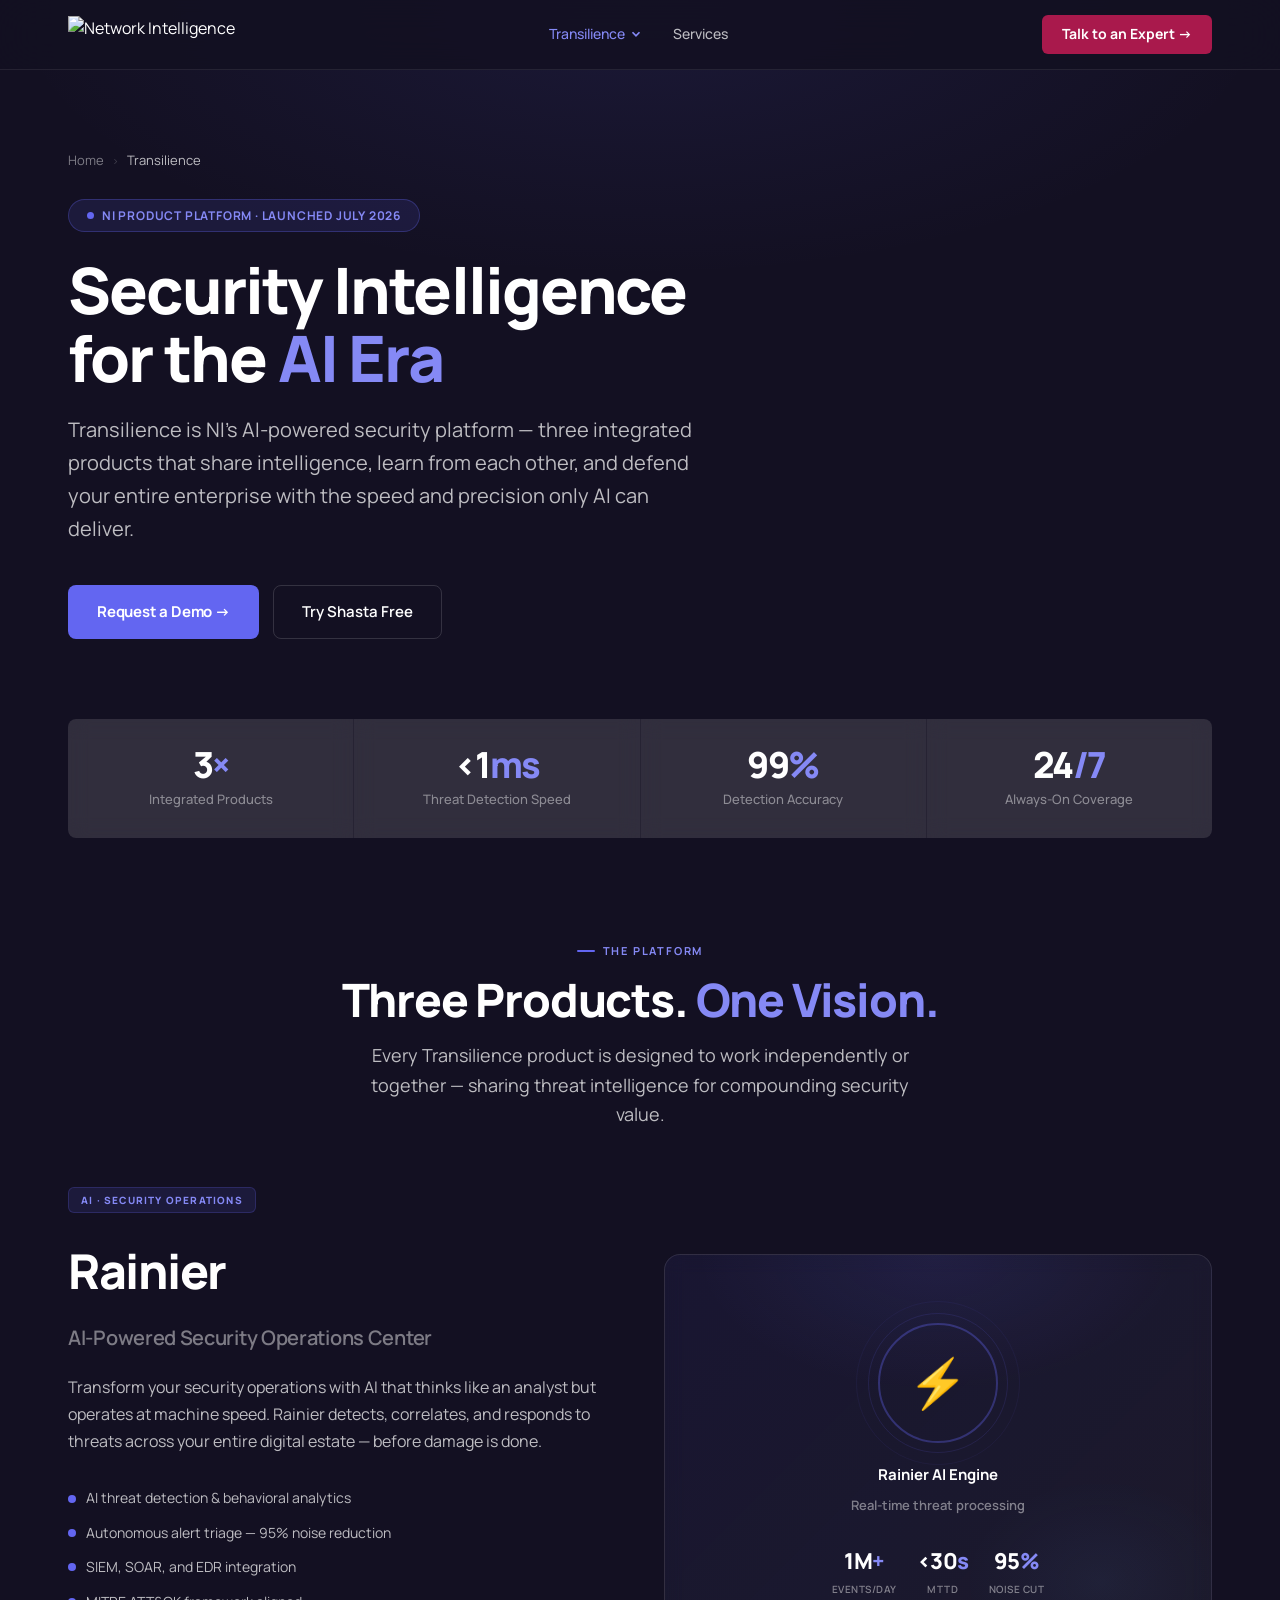
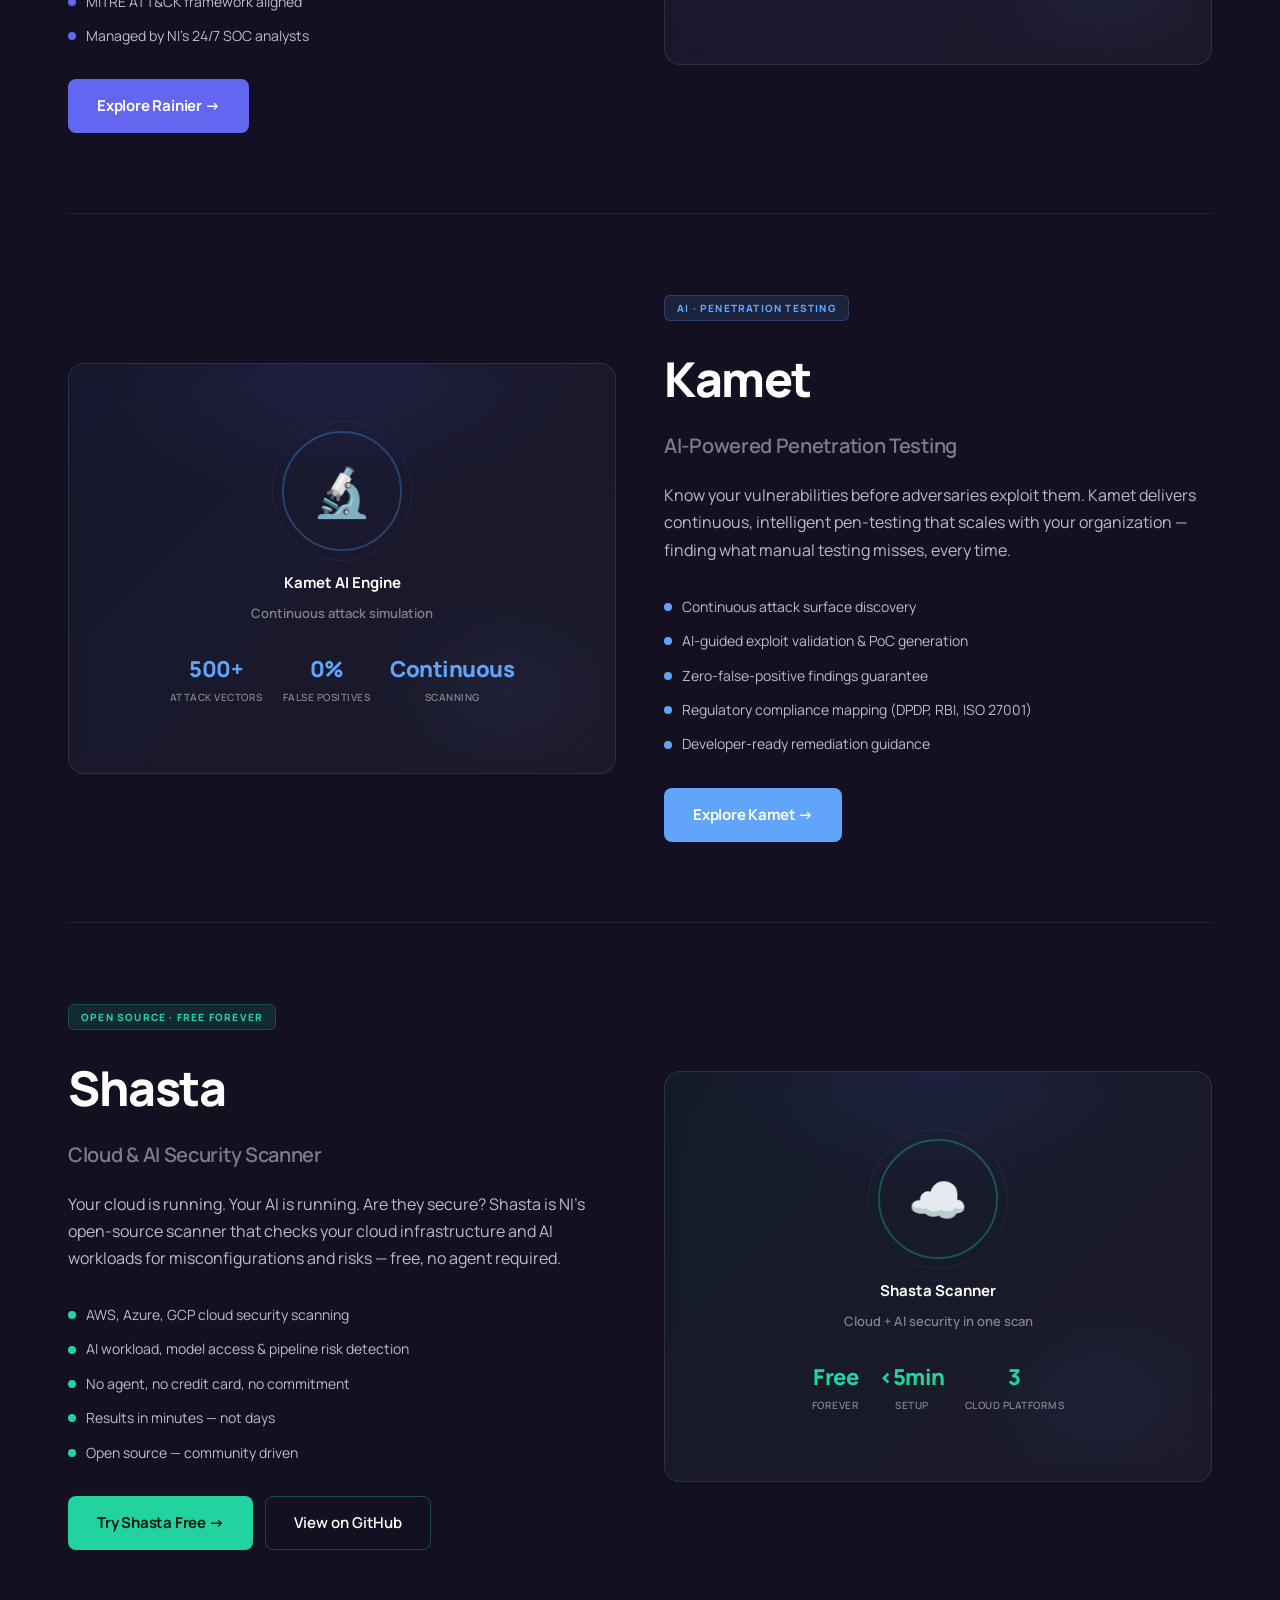
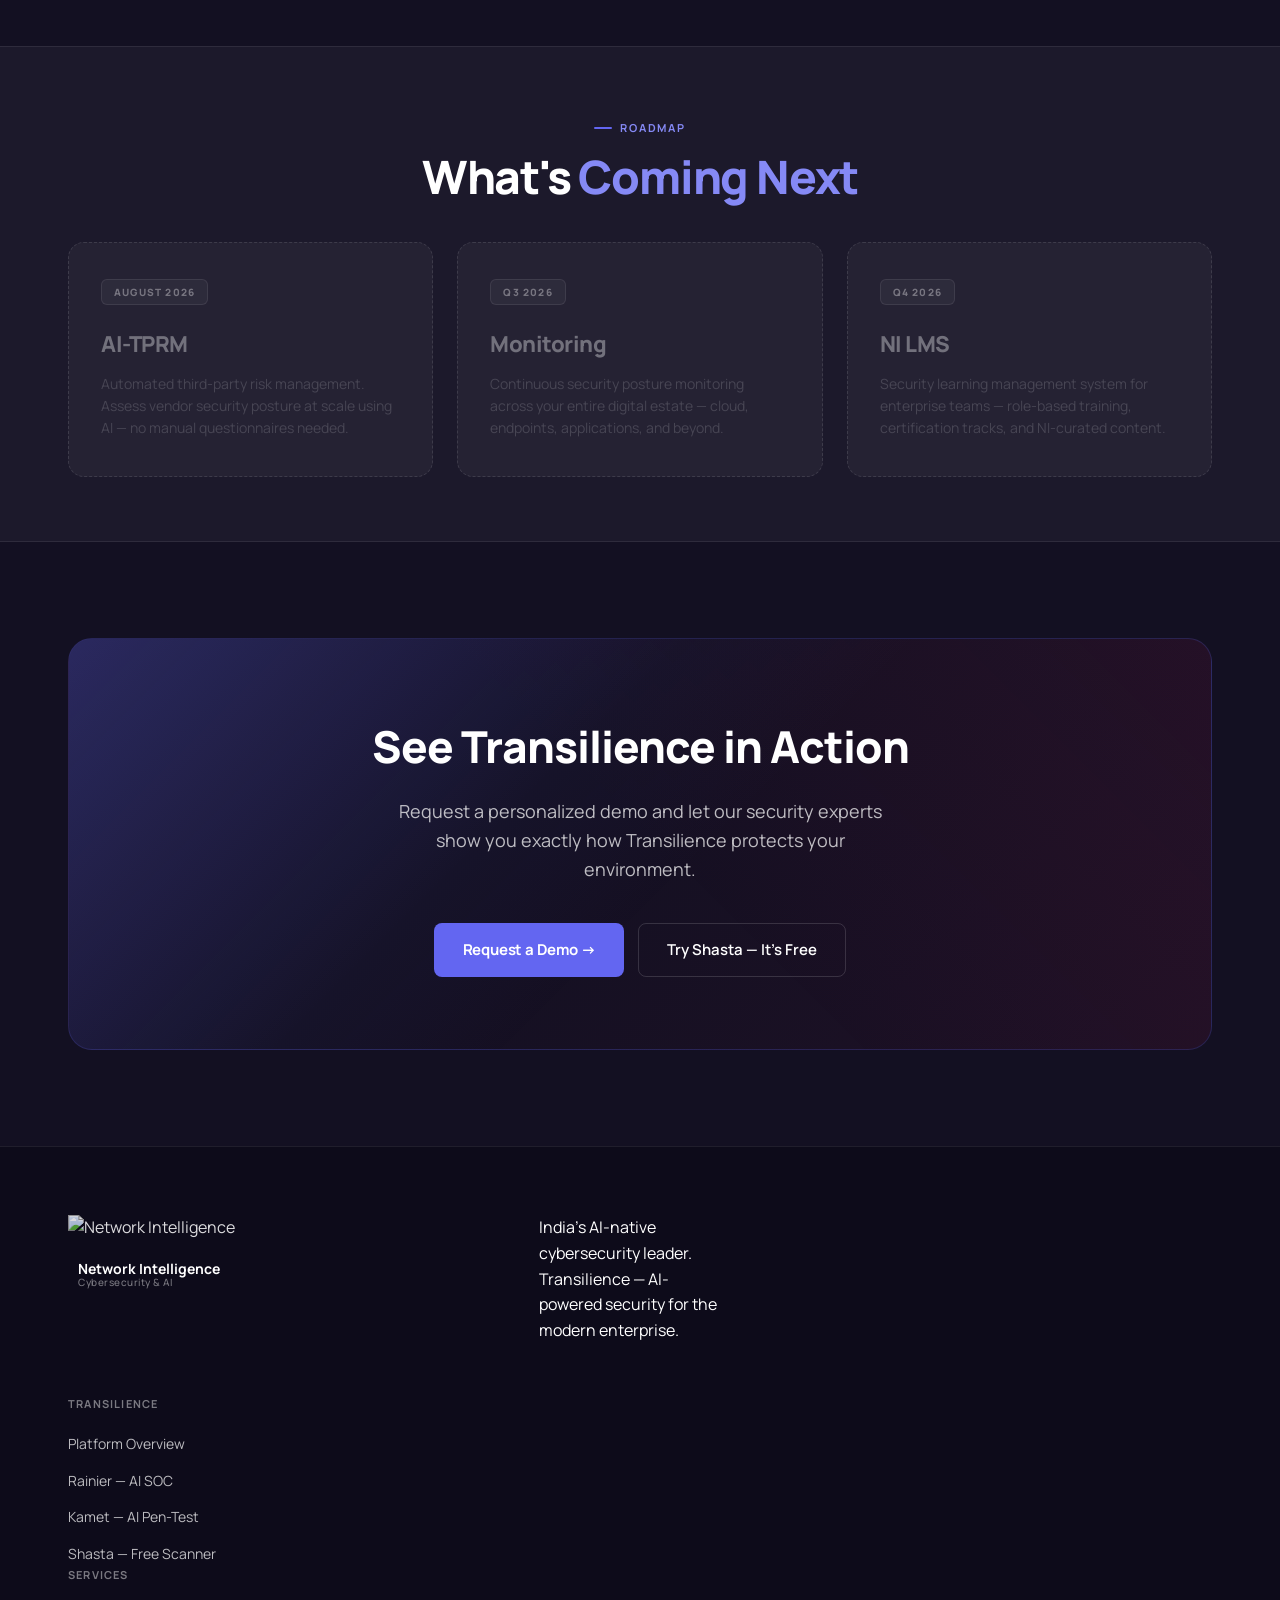
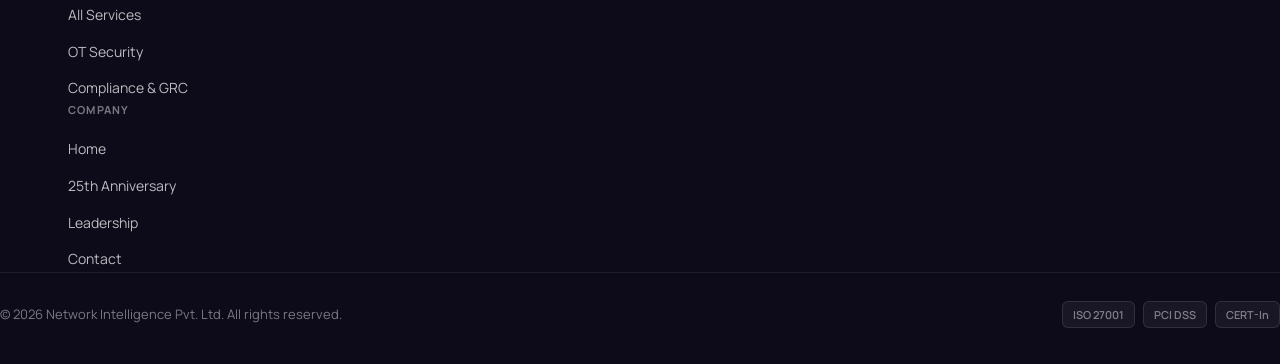
==== transilience/index.html @ ddc0ed06 "Initial staging site for NI website revamp Static HTML staging build for networkintelligence.ai 25th" ====
<!DOCTYPE html>
<html lang="en">
<head>
  <meta charset="UTF-8"/>
  <meta name="robots" content="noindex, nofollow, noarchive"/>
  <meta name="viewport" content="width=device-width, initial-scale=1.0"/>
  <title>Transilience — AI Security Platform | Network Intelligence</title>
  <meta name="description" content="Transilience is NI's AI-powered security platform. Three integrated products — Rainier (AI SOC), Kamet (AI Pen-Testing), and Shasta (Cloud Scanner) — delivering complete enterprise security coverage."/>
  <link rel="canonical" href="https://www.networkintelligence.ai/transilience/"/>
  <link rel="stylesheet" href="../assets/css/main.css"/>
  <script type="application/ld+json">
  {
    "@context": "https://schema.org",
    "@type": "SoftwareApplication",
    "name": "Transilience",
    "applicationCategory": "SecurityApplication",
    "operatingSystem": "Cloud",
    "description": "AI-powered security platform by Network Intelligence featuring Rainier SOC, Kamet Pen-Testing, and Shasta Cloud Scanner.",
    "offers": { "@type": "Offer", "price": "0", "priceCurrency": "USD", "availability": "InStock" },
    "provider": { "@type": "Organization", "name": "Network Intelligence Pvt. Ltd.", "url": "https://www.networkintelligence.ai" }
  }
  </script>
</head>
<body>

<!-- ═══ NAVIGATION ═══════════════════════════════════════════ -->
<nav class="nav" id="mainNav">
  <div class="nav-inner">
    <a href="/" class="nav-logo">
      <img src="https://www.networkintelligence.ai/wp-content/uploads/2024/04/final-logo.png" alt="Network Intelligence" style="height:38px;width:auto;display:block;">
    </a>
    <div class="nav-links">
      <div class="nav-dropdown">
        <div class="dropdown-toggle active" style="color:var(--orange-light);">
          Transilience
          <svg viewBox="0 0 16 16" fill="none" stroke="currentColor" stroke-width="2"><path d="M4 6l4 4 4-4"/></svg>
        </div>
        <div class="dropdown-menu">
          <a href="/transilience/"><div class="dm-icon ci-orange">🛡</div><div><strong>Transilience</strong><br/><small>Platform overview</small></div></a>
          <a href="/transilience/rainier/"><div class="dm-icon ci-orange">⚡</div><div><strong>Rainier</strong><br/><small>AI-Powered SOC</small></div></a>
          <a href="/transilience/kamet/"><div class="dm-icon ci-blue">🔬</div><div><strong>Kamet</strong><br/><small>AI Pen-Testing</small></div></a>
          <a href="/transilience/shasta/"><div class="dm-icon ci-green">☁</div><div><strong>Shasta</strong><br/><small>Cloud &amp; AI Scanner</small></div></a>
        </div>
      </div>
      <a href="https://www.networkintelligence.ai/services/" style="padding:7px 14px; border-radius:7px; font-size:14px; font-weight:500; color:var(--text-sec);">Services</a>
    </div>
    <div class="nav-right">
      <a href="https://www.networkintelligence.ai/contact/" class="nav-cta nav-cta-cta">Talk to an Expert →</a>
      <div class="nav-toggle" onclick="toggleMobileMenu()"><span></span><span></span><span></span></div>
    </div>
  </div>
</nav>
<div class="mobile-menu" id="mobileMenu">
  <a href="/">Home</a>
  <a href="/transilience/">Transilience Platform</a>
  <a href="/transilience/rainier/">Rainier — AI SOC</a>
  <a href="/transilience/kamet/">Kamet — AI Pen-Testing</a>
  <a href="/transilience/shasta/">Shasta — Cloud Scanner</a>
  <a href="https://www.networkintelligence.ai/contact/" class="btn-primary">Talk to an Expert →</a>
</div>

<!-- ═══ PAGE HERO ═════════════════════════════════════════════ -->
<section class="page-hero">
  <div class="page-hero-bg"></div>
  <div class="container">
    <div class="page-hero-content">
      <div class="breadcrumb">
        <a href="/">Home</a>
        <span class="sep">›</span>
        <span class="current">Transilience</span>
      </div>
      <div class="hero-badge" style="margin-bottom:24px;">
        <span class="dot"></span>
        NI Product Platform · Launched July 2026
      </div>
      <h1>Security Intelligence<br/>for the <span class="accent">AI Era</span></h1>
      <p class="lead">
        Transilience is NI's AI-powered security platform — three integrated products
        that share intelligence, learn from each other, and defend your entire
        enterprise with the speed and precision only AI can deliver.
      </p>
      <div style="display:flex; gap:14px; flex-wrap:wrap;">
        <a href="https://www.networkintelligence.ai/contact/" class="btn-primary">Request a Demo →</a>
        <a href="/transilience/shasta/" class="btn-secondary">Try Shasta Free</a>
      </div>
    </div>
  </div>
</section>

<!-- ═══ PLATFORM OVERVIEW METRICS ══════════════════════════════ -->
<div class="container" style="padding-bottom:0;">
  <div class="metrics-row fade-up">
    <div class="metric-cell">
      <div class="mc-num">3<span class="accent">×</span></div>
      <div class="mc-label">Integrated Products</div>
    </div>
    <div class="metric-cell">
      <div class="mc-num">&lt;1<span class="accent">ms</span></div>
      <div class="mc-label">Threat Detection Speed</div>
    </div>
    <div class="metric-cell">
      <div class="mc-num">99<span class="accent">%</span></div>
      <div class="mc-label">Detection Accuracy</div>
    </div>
    <div class="metric-cell">
      <div class="mc-num">24<span class="accent">/7</span></div>
      <div class="mc-label">Always-On Coverage</div>
    </div>
  </div>
</div>

<!-- ═══ THREE PRODUCTS ══════════════════════════════════════════ -->
<section class="section">
  <div class="container">
    <div style="text-align:center; max-width:600px; margin:0 auto 56px;" class="fade-up">
      <div class="sec-tag">The Platform</div>
      <h2 class="sec-title">Three Products. <span class="accent">One Vision.</span></h2>
      <p class="sec-sub" style="margin:0 auto;">
        Every Transilience product is designed to work independently or together —
        sharing threat intelligence for compounding security value.
      </p>
    </div>

    <!-- Product 1: Rainier -->
    <div style="display:grid; grid-template-columns:1fr 1fr; gap:48px; align-items:center; margin-bottom:80px; padding-bottom:80px; border-bottom:1px solid var(--border);" class="fade-up">
      <div>
        <div class="pc-badge orange" style="margin-bottom:20px;">AI · Security Operations</div>
        <h2 style="font-size:48px; font-weight:900; letter-spacing:-1.5px; color:var(--text); margin-bottom:12px;">Rainier</h2>
        <p style="font-size:20px; color:var(--text-muted); font-weight:600; margin-bottom:20px; letter-spacing:-0.3px;">AI-Powered Security Operations Center</p>
        <p style="font-size:16px; color:var(--text-sec); line-height:1.7; margin-bottom:32px;">
          Transform your security operations with AI that thinks like an analyst
          but operates at machine speed. Rainier detects, correlates, and responds
          to threats across your entire digital estate — before damage is done.
        </p>
        <div style="display:flex; flex-direction:column; gap:12px; margin-bottom:32px;">
          <div style="display:flex; align-items:center; gap:10px; font-size:14px; color:var(--text-sec);">
            <div style="width:8px; height:8px; background:var(--orange); border-radius:50%; flex-shrink:0;"></div>
            AI threat detection &amp; behavioral analytics
          </div>
          <div style="display:flex; align-items:center; gap:10px; font-size:14px; color:var(--text-sec);">
            <div style="width:8px; height:8px; background:var(--orange); border-radius:50%; flex-shrink:0;"></div>
            Autonomous alert triage — 95% noise reduction
          </div>
          <div style="display:flex; align-items:center; gap:10px; font-size:14px; color:var(--text-sec);">
            <div style="width:8px; height:8px; background:var(--orange); border-radius:50%; flex-shrink:0;"></div>
            SIEM, SOAR, and EDR integration
          </div>
          <div style="display:flex; align-items:center; gap:10px; font-size:14px; color:var(--text-sec);">
            <div style="width:8px; height:8px; background:var(--orange); border-radius:50%; flex-shrink:0;"></div>
            MITRE ATT&amp;CK framework aligned
          </div>
          <div style="display:flex; align-items:center; gap:10px; font-size:14px; color:var(--text-sec);">
            <div style="width:8px; height:8px; background:var(--orange); border-radius:50%; flex-shrink:0;"></div>
            Managed by NI's 24/7 SOC analysts
          </div>
        </div>
        <a href="/transilience/rainier/" class="btn-primary">Explore Rainier →</a>
      </div>
      <div class="visual-box" style="background:linear-gradient(135deg, rgba(99,102,241,0.08), var(--surface));">
        <div class="vb-center" style="width:100%;">
          <div class="vb-ring"><div class="vb-ring-inner">⚡</div></div>
          <div style="font-size:15px; font-weight:700; color:var(--text); margin-bottom:8px;">Rainier AI Engine</div>
          <div class="vb-label">Real-time threat processing</div>
          <div class="vb-metrics" style="margin-top:28px;">
            <div class="vb-metric"><div class="vbm-num">1M<span class="accent">+</span></div><div class="vbm-label">Events/Day</div></div>
            <div class="vb-metric"><div class="vbm-num">&lt;30<span class="accent">s</span></div><div class="vbm-label">MTTD</div></div>
            <div class="vb-metric"><div class="vbm-num">95<span class="accent">%</span></div><div class="vbm-label">Noise Cut</div></div>
          </div>
        </div>
      </div>
    </div>

    <!-- Product 2: Kamet -->
    <div style="display:grid; grid-template-columns:1fr 1fr; gap:48px; align-items:center; margin-bottom:80px; padding-bottom:80px; border-bottom:1px solid var(--border);" class="fade-up">
      <div class="visual-box" style="background:linear-gradient(135deg, rgba(74,158,255,0.06), var(--surface));">
        <div class="vb-center" style="width:100%;">
          <div class="vb-ring" style="border-color:rgba(74,158,255,0.3);">
            <div class="vb-ring-inner">🔬</div>
          </div>
          <div style="font-size:15px; font-weight:700; color:var(--text); margin-bottom:8px;">Kamet AI Engine</div>
          <div class="vb-label">Continuous attack simulation</div>
          <div class="vb-metrics" style="margin-top:28px;">
            <div class="vb-metric"><div class="vbm-num" style="color:var(--blue);">500<span style="color:var(--blue);">+</span></div><div class="vbm-label">Attack Vectors</div></div>
            <div class="vb-metric"><div class="vbm-num" style="color:var(--blue);">0<span style="color:var(--blue);">%</span></div><div class="vbm-label">False Positives</div></div>
            <div class="vb-metric"><div class="vbm-num" style="color:var(--blue);">Continuous</div><div class="vbm-label">Scanning</div></div>
          </div>
        </div>
      </div>
      <div>
        <div class="pc-badge blue" style="margin-bottom:20px;">AI · Penetration Testing</div>
        <h2 style="font-size:48px; font-weight:900; letter-spacing:-1.5px; color:var(--text); margin-bottom:12px;">Kamet</h2>
        <p style="font-size:20px; color:var(--text-muted); font-weight:600; margin-bottom:20px; letter-spacing:-0.3px;">AI-Powered Penetration Testing</p>
        <p style="font-size:16px; color:var(--text-sec); line-height:1.7; margin-bottom:32px;">
          Know your vulnerabilities before adversaries exploit them. Kamet delivers
          continuous, intelligent pen-testing that scales with your organization —
          finding what manual testing misses, every time.
        </p>
        <div style="display:flex; flex-direction:column; gap:12px; margin-bottom:32px;">
          <div style="display:flex; align-items:center; gap:10px; font-size:14px; color:var(--text-sec);">
            <div style="width:8px; height:8px; background:var(--blue); border-radius:50%; flex-shrink:0;"></div>
            Continuous attack surface discovery
          </div>
          <div style="display:flex; align-items:center; gap:10px; font-size:14px; color:var(--text-sec);">
            <div style="width:8px; height:8px; background:var(--blue); border-radius:50%; flex-shrink:0;"></div>
            AI-guided exploit validation &amp; PoC generation
          </div>
          <div style="display:flex; align-items:center; gap:10px; font-size:14px; color:var(--text-sec);">
            <div style="width:8px; height:8px; background:var(--blue); border-radius:50%; flex-shrink:0;"></div>
            Zero-false-positive findings guarantee
          </div>
          <div style="display:flex; align-items:center; gap:10px; font-size:14px; color:var(--text-sec);">
            <div style="width:8px; height:8px; background:var(--blue); border-radius:50%; flex-shrink:0;"></div>
            Regulatory compliance mapping (DPDP, RBI, ISO 27001)
          </div>
          <div style="display:flex; align-items:center; gap:10px; font-size:14px; color:var(--text-sec);">
            <div style="width:8px; height:8px; background:var(--blue); border-radius:50%; flex-shrink:0;"></div>
            Developer-ready remediation guidance
          </div>
        </div>
        <a href="/transilience/kamet/" class="btn-primary" style="background:var(--blue);">Explore Kamet →</a>
      </div>
    </div>

    <!-- Product 3: Shasta -->
    <div style="display:grid; grid-template-columns:1fr 1fr; gap:48px; align-items:center;" class="fade-up">
      <div>
        <div class="pc-badge green" style="margin-bottom:20px;">Open Source · Free Forever</div>
        <h2 style="font-size:48px; font-weight:900; letter-spacing:-1.5px; color:var(--text); margin-bottom:12px;">Shasta</h2>
        <p style="font-size:20px; color:var(--text-muted); font-weight:600; margin-bottom:20px; letter-spacing:-0.3px;">Cloud &amp; AI Security Scanner</p>
        <p style="font-size:16px; color:var(--text-sec); line-height:1.7; margin-bottom:32px;">
          Your cloud is running. Your AI is running. Are they secure? Shasta is
          NI's open-source scanner that checks your cloud infrastructure and AI
          workloads for misconfigurations and risks — free, no agent required.
        </p>
        <div style="display:flex; flex-direction:column; gap:12px; margin-bottom:32px;">
          <div style="display:flex; align-items:center; gap:10px; font-size:14px; color:var(--text-sec);">
            <div style="width:8px; height:8px; background:var(--green); border-radius:50%; flex-shrink:0;"></div>
            AWS, Azure, GCP cloud security scanning
          </div>
          <div style="display:flex; align-items:center; gap:10px; font-size:14px; color:var(--text-sec);">
            <div style="width:8px; height:8px; background:var(--green); border-radius:50%; flex-shrink:0;"></div>
            AI workload, model access &amp; pipeline risk detection
          </div>
          <div style="display:flex; align-items:center; gap:10px; font-size:14px; color:var(--text-sec);">
            <div style="width:8px; height:8px; background:var(--green); border-radius:50%; flex-shrink:0;"></div>
            No agent, no credit card, no commitment
          </div>
          <div style="display:flex; align-items:center; gap:10px; font-size:14px; color:var(--text-sec);">
            <div style="width:8px; height:8px; background:var(--green); border-radius:50%; flex-shrink:0;"></div>
            Results in minutes — not days
          </div>
          <div style="display:flex; align-items:center; gap:10px; font-size:14px; color:var(--text-sec);">
            <div style="width:8px; height:8px; background:var(--green); border-radius:50%; flex-shrink:0;"></div>
            Open source — community driven
          </div>
        </div>
        <div style="display:flex; gap:12px; flex-wrap:wrap;">
          <a href="/transilience/shasta/" class="btn-primary" style="background:var(--green); color:#0a1a10;">Try Shasta Free →</a>
          <a href="https://github.com" class="btn-secondary" style="border-color:rgba(34,211,160,0.3);">View on GitHub</a>
        </div>
      </div>
      <div class="visual-box" style="background:linear-gradient(135deg, rgba(34,211,160,0.06), var(--surface));">
        <div class="vb-center" style="width:100%;">
          <div class="vb-ring" style="border-color:rgba(34,211,160,0.3);">
            <div class="vb-ring-inner">☁️</div>
          </div>
          <div style="font-size:15px; font-weight:700; color:var(--text); margin-bottom:8px;">Shasta Scanner</div>
          <div class="vb-label">Cloud + AI security in one scan</div>
          <div class="vb-metrics" style="margin-top:28px;">
            <div class="vb-metric"><div class="vbm-num" style="color:var(--green);">Free</div><div class="vbm-label">Forever</div></div>
            <div class="vb-metric"><div class="vbm-num" style="color:var(--green);">&lt;5<span style="color:var(--green);">min</span></div><div class="vbm-label">Setup</div></div>
            <div class="vb-metric"><div class="vbm-num" style="color:var(--green);">3</div><div class="vbm-label">Cloud Platforms</div></div>
          </div>
        </div>
      </div>
    </div>
  </div>
</section>

<!-- ═══ COMING SOON ══════════════════════════════════════════════ -->
<section class="section-sm" style="background:var(--surface); border-top:1px solid var(--border); border-bottom:1px solid var(--border);">
  <div class="container">
    <div style="text-align:center; max-width:500px; margin:0 auto 40px;" class="fade-up">
      <div class="sec-tag">Roadmap</div>
      <h2 class="sec-title">What's <span class="accent">Coming Next</span></h2>
    </div>
    <div class="grid-3 fade-up">
      <div class="coming-soon-card" style="opacity:0.8;">
        <div class="cs-badge">August 2026</div>
        <h3>AI-TPRM</h3>
        <p>Automated third-party risk management. Assess vendor security posture at scale using AI — no manual questionnaires needed.</p>
      </div>
      <div class="coming-soon-card" style="opacity:0.8;">
        <div class="cs-badge">Q3 2026</div>
        <h3>Monitoring</h3>
        <p>Continuous security posture monitoring across your entire digital estate — cloud, endpoints, applications, and beyond.</p>
      </div>
      <div class="coming-soon-card" style="opacity:0.8;">
        <div class="cs-badge">Q4 2026</div>
        <h3>NI LMS</h3>
        <p>Security learning management system for enterprise teams — role-based training, certification tracks, and NI-curated content.</p>
      </div>
    </div>
  </div>
</section>

<!-- ═══ CTA BANNER ══════════════════════════════════════════════ -->
<section class="section">
  <div class="container">
    <div class="cta-banner fade-up">
      <h2>See Transilience in Action</h2>
      <p>Request a personalized demo and let our security experts show you exactly how Transilience protects your environment.</p>
      <div class="cta-actions">
        <a href="https://www.networkintelligence.ai/contact/" class="btn-primary">Request a Demo →</a>
        <a href="/transilience/shasta/" class="btn-secondary">Try Shasta — It's Free</a>
      </div>
    </div>
  </div>
</section>

<!-- ═══ FOOTER ══════════════════════════════════════════════════ -->
<footer class="footer">
  <div class="container">
    <div class="footer-grid">
      <div class="footer-brand">
        <div class="footer-logo" style="margin-bottom:16px;"><img src="https://www.networkintelligence.ai/wp-content/uploads/2024/04/final-logo.png" alt="Network Intelligence" style="height:30px;width:auto;opacity:0.85;"></div>
          <div class="logo-name">Network Intelligence<span class="sub">Cybersecurity &amp; AI</span></div>
        </div>
        <p>India's AI-native cybersecurity leader. Transilience — AI-powered security for the modern enterprise.</p>
      </div>
      <div class="footer-col">
        <h5>Transilience</h5>
        <ul>
          <li><a href="/transilience/">Platform Overview</a></li>
          <li><a href="/transilience/rainier/">Rainier — AI SOC</a></li>
          <li><a href="/transilience/kamet/">Kamet — AI Pen-Test</a></li>
          <li><a href="/transilience/shasta/">Shasta — Free Scanner</a></li>
        </ul>
      </div>
      <div class="footer-col">
        <h5>Services</h5>
        <ul>
          <li><a href="https://www.networkintelligence.ai/services/">All Services</a></li>
          <li><a href="#">OT Security</a></li>
          <li><a href="#">Compliance &amp; GRC</a></li>
        </ul>
      </div>
      <div class="footer-col">
        <h5>Company</h5>
        <ul>
          <li><a href="/">Home</a></li>
          <li><a href="/about/25-years/">25th Anniversary</a></li>
          <li><a href="/about/leadership/">Leadership</a></li>
          <li><a href="https://www.networkintelligence.ai/contact/">Contact</a></li>
        </ul>
      </div>
    </div>
    <div class="footer-bottom">
      <p>© 2026 Network Intelligence Pvt. Ltd. All rights reserved.</p>
      <div class="footer-badges">
        <span class="f-badge">ISO 27001</span><span class="f-badge">PCI DSS</span><span class="f-badge">CERT-In</span>
      </div>
    </div>
  </div>
</footer>

<script>
const nav = document.getElementById('mainNav');
window.addEventListener('scroll', () => nav.classList.toggle('scrolled', window.scrollY > 20));
function toggleMobileMenu() { document.getElementById('mobileMenu').classList.toggle('open'); }
const obs = new IntersectionObserver(entries => entries.forEach(e => { if(e.isIntersecting) e.target.classList.add('visible'); }), {threshold:0.1});
document.querySelectorAll('.fade-up').forEach(el => obs.observe(el));
</script>
</body>
</html>
---- assets/css/main.css ----
/* ═══════════════════════════════════════════════════════════
   Network Intelligence — 2026 Website Revamp
   Staging Site Stylesheet — Brand-Aligned Version
   Primary: #6366f1 Indigo | BG: #131022 Dark Navy-Purple
   Font: Manrope | CTA: #A9194C Crimson
   ═══════════════════════════════════════════════════════════ */

@import url('https://fonts.googleapis.com/css2?family=Manrope:wght@300;400;500;600;700;800;900&family=JetBrains+Mono:wght@400;600&display=swap');

/* ─── CSS VARIABLES ─────────────────────────────────────── */
:root {
  /* ── NI Brand: Indigo Primary ─── */
  --primary:       #6366f1;
  --primary-light: #8589f5;
  --primary-dark:  #3639c4;
  --primary-dim:   rgba(99, 102, 241, 0.12);
  --primary-glow:  rgba(99, 102, 241, 0.35);

  /* ── Alias kept for HTML compat ─── */
  --orange:        var(--primary);
  --orange-light:  var(--primary-light);
  --orange-dark:   var(--primary-dark);
  --orange-dim:    var(--primary-dim);
  --orange-glow:   var(--primary-glow);

  /* ── CTA Crimson ─── */
  --cta:       #A9194C;
  --cta-light: #C72060;
  --cta-dim:   rgba(169, 25, 76, 0.12);
  --cta-glow:  rgba(169, 25, 76, 0.35);

  /* ── Backgrounds ─── */
  --bg:        #131022;
  --bg2:       #0d0b1a;
  --bg-deep:   #1A094D;       /* Deep purple sections */
  --surface:   rgba(255, 255, 255, 0.04);
  --surface2:  rgba(255, 255, 255, 0.07);
  --surface3:  rgba(255, 255, 255, 0.10);
  --card:      rgba(255, 255, 255, 0.05);
  --card2:     rgba(255, 255, 255, 0.08);

  /* ── Solid surfaces for readability ─── */
  --surface-solid:  #1c1535;
  --surface2-solid: #231c42;

  /* ── Borders — glassmorphism ─── */
  --border:       rgba(255, 255, 255, 0.08);
  --border2:      rgba(255, 255, 255, 0.14);
  --border-hover: rgba(255, 255, 255, 0.22);

  /* ── Text ─── */
  --text:       #ffffff;
  --text-sec:   rgba(255, 255, 255, 0.72);
  --text-muted: rgba(255, 255, 255, 0.45);
  --text-dim:   rgba(255, 255, 255, 0.20);

  /* ── Semantic Colors ─── */
  --blue:       #60a5fa;
  --blue-dim:   rgba(96, 165, 250, 0.12);
  --green:      #22d3a0;
  --green-dim:  rgba(34, 211, 160, 0.12);
  --purple:     #a78bfa;
  --purple-dim: rgba(167, 139, 250, 0.12);
  --red:        #f85149;
  --yellow:     #FFBA08;

  /* ── Typography ─── */
  --font: 'Manrope', -apple-system, BlinkMacSystemFont, 'Segoe UI', sans-serif;
  --mono: 'JetBrains Mono', 'Courier New', monospace;

  /* ── Layout ─── */
  --nav-h:   70px;
  --max-w:   1200px;
  --sec-py:  96px;

  /* ── Effects ─── */
  --r:    8px;
  --r-sm: 6px;
  --r-lg: 16px;
  --t:    0.2s ease;
  --shadow:    0 4px 24px rgba(0, 0, 0, 0.5);
  --shadow-lg: 0 12px 60px rgba(0, 0, 0, 0.7);
  --glass-border: 1px solid rgba(255, 255, 255, 0.10);
  --glass-bg: rgba(255, 255, 255, 0.05);
}

/* ─── RESET ──────────────────────────────────────────────── */
*, *::before, *::after { box-sizing: border-box; margin: 0; padding: 0; }
html { scroll-behavior: smooth; }
body {
  font-family: var(--font);
  background: var(--bg);
  color: var(--text);
  line-height: 1.6;
  -webkit-font-smoothing: antialiased;
  -moz-osx-font-smoothing: grayscale;
  overflow-x: hidden;
}
img { max-width: 100%; display: block; }
a { color: inherit; text-decoration: none; }
ul, ol { list-style: none; }
button { font-family: var(--font); cursor: pointer; border: none; background: none; }

/* ─── LAYOUT ─────────────────────────────────────────────── */
.container  { max-width: var(--max-w); margin: 0 auto; padding: 0 28px; }
.section    { padding: var(--sec-py) 0; }
.section-sm { padding: 64px 0; }

.grid-2  { display: grid; grid-template-columns: 1fr 1fr; gap: 32px; }
.grid-3  { display: grid; grid-template-columns: repeat(3, 1fr); gap: 24px; }
.grid-4  { display: grid; grid-template-columns: repeat(4, 1fr); gap: 20px; }
.grid-auto { display: grid; grid-template-columns: repeat(auto-fit, minmax(280px, 1fr)); gap: 24px; }

/* ─── NAVIGATION ──────────────────────────────────────────── */
.nav {
  position: fixed; top: 0; left: 0; right: 0; z-index: 1000;
  height: var(--nav-h);
  background: rgba(19, 16, 34, 0.88);
  backdrop-filter: blur(24px);
  -webkit-backdrop-filter: blur(24px);
  border-bottom: 1px solid var(--border);
  transition: box-shadow 0.3s;
}
.nav.scrolled {
  background: rgba(19, 16, 34, 0.96);
  box-shadow: 0 4px 40px rgba(0, 0, 0, 0.6);
}
.nav-inner {
  display: flex; align-items: center; justify-content: space-between;
  height: 100%; max-width: var(--max-w); margin: 0 auto; padding: 0 28px;
}

/* Logo */
.nav-logo {
  display: flex; align-items: center; gap: 0;
  text-decoration: none; flex-shrink: 0;
}
.nav-logo img {
  height: 36px; width: auto;
  filter: brightness(1) saturate(1);
  transition: opacity var(--t);
}
.nav-logo:hover img { opacity: 0.85; }

/* ── Fallback text logo if image fails ── */
.ni-mark {
  width: 36px; height: 36px;
  background: var(--primary);
  border-radius: var(--r-sm);
  display: flex; align-items: center; justify-content: center;
  font-size: 13px; font-weight: 900; color: #fff; letter-spacing: -0.5px;
  flex-shrink: 0; transition: transform var(--t);
}
.nav-logo:hover .ni-mark { transform: scale(1.05); }
.logo-name {
  font-size: 14px; font-weight: 700; color: var(--text);
  line-height: 1.1; margin-left: 10px;
}
.logo-name .sub {
  display: block; font-size: 10px; font-weight: 500;
  color: var(--text-muted); letter-spacing: 0.5px;
}

/* Links */
.nav-links { display: flex; align-items: center; gap: 2px; }
.nav-links a, .nav-links-a {
  display: block; padding: 7px 14px; border-radius: var(--r-sm);
  font-size: 14px; font-weight: 500; color: var(--text-sec);
  transition: color var(--t), background var(--t);
}
.nav-links a:hover, .nav-links-a:hover { color: var(--text); background: var(--surface2); }
.nav-links a.active, .nav-links-a.active { color: var(--primary-light); }

/* Dropdown */
.nav-dropdown { position: relative; }
.dropdown-toggle {
  display: flex; align-items: center; gap: 4px;
  padding: 7px 14px; border-radius: var(--r-sm);
  font-size: 14px; font-weight: 500; color: var(--text-sec);
  cursor: pointer; transition: color var(--t), background var(--t);
}
.dropdown-toggle:hover { color: var(--text); background: var(--surface2); }
.dropdown-toggle svg { width: 14px; height: 14px; transition: transform 0.2s; }
.nav-dropdown:hover .dropdown-toggle svg { transform: rotate(180deg); }
.dropdown-menu {
  display: none; position: absolute; top: calc(100% + 8px); left: 0;
  background: var(--surface-solid);
  border: var(--glass-border);
  border-radius: var(--r); padding: 8px; min-width: 210px;
  box-shadow: 0 8px 40px rgba(0, 0, 0, 0.6); z-index: 100;
}
.nav-dropdown:hover .dropdown-menu { display: block; }
.dropdown-menu a {
  display: flex; align-items: center; gap: 10px;
  padding: 10px 12px; border-radius: var(--r-sm);
  font-size: 13px; color: var(--text-sec);
  transition: all var(--t);
}
.dropdown-menu a:hover { color: var(--text); background: var(--surface2); }
.dropdown-menu a strong { color: var(--text); font-size: 13px; }
.dropdown-menu a small { color: var(--text-muted); font-size: 11px; }
.dm-icon {
  width: 32px; height: 32px; border-radius: var(--r-sm);
  display: flex; align-items: center; justify-content: center;
  font-size: 16px; flex-shrink: 0;
}

/* CTA */
.nav-right { display: flex; align-items: center; gap: 12px; }
.nav-cta {
  display: inline-flex; align-items: center; gap: 6px;
  background: var(--primary); color: #fff;
  padding: 8px 20px; border-radius: var(--r-sm);
  font-size: 14px; font-weight: 700;
  transition: background var(--t), transform var(--t), box-shadow var(--t);
}
.nav-cta:hover {
  background: var(--primary-light);
  transform: translateY(-1px);
  box-shadow: 0 4px 20px var(--primary-glow);
}
.nav-cta-cta {
  background: var(--cta);
}
.nav-cta-cta:hover {
  background: var(--cta-light);
  box-shadow: 0 4px 20px var(--cta-glow);
}

/* Mobile Toggle */
.nav-toggle {
  display: none; flex-direction: column; gap: 5px; cursor: pointer; padding: 4px;
}
.nav-toggle span {
  display: block; width: 22px; height: 2px;
  background: var(--text); border-radius: 2px; transition: all 0.3s;
}

/* Mobile Menu */
.mobile-menu {
  display: none; position: fixed; top: var(--nav-h); left: 0; right: 0;
  background: var(--surface-solid);
  border-bottom: 1px solid var(--border2);
  padding: 20px 28px 28px; z-index: 999;
}
.mobile-menu.open { display: block; }
.mobile-menu a {
  display: block; padding: 12px 0; font-size: 16px; font-weight: 500;
  color: var(--text-sec); border-bottom: 1px solid var(--border);
  transition: color var(--t);
}
.mobile-menu a:hover { color: var(--primary-light); }
.mobile-menu .btn-primary { margin-top: 20px; display: block; text-align: center; }

/* ─── HERO ───────────────────────────────────────────────── */
.hero {
  min-height: 100vh;
  padding-top: calc(var(--nav-h) + 70px); padding-bottom: 90px;
  display: flex; align-items: center;
  position: relative; overflow: hidden;
}
.hero-bg {
  position: absolute; inset: 0; z-index: 0;
  background:
    radial-gradient(ellipse 90% 60% at 50% -5%, rgba(99,102,241,0.18) 0%, transparent 55%),
    radial-gradient(ellipse 50% 60% at 85% 50%, rgba(169,25,76,0.08) 0%, transparent 50%),
    radial-gradient(ellipse 40% 50% at 5% 70%, rgba(167,139,250,0.07) 0%, transparent 50%);
}
.hero-grid {
  position: absolute; inset: 0; z-index: 0;
  background-image:
    linear-gradient(rgba(255,255,255,0.04) 1px, transparent 1px),
    linear-gradient(90deg, rgba(255,255,255,0.04) 1px, transparent 1px);
  background-size: 60px 60px;
  mask-image: radial-gradient(ellipse 80% 80% at 50% 40%, black 20%, transparent 70%);
  -webkit-mask-image: radial-gradient(ellipse 80% 80% at 50% 40%, black 20%, transparent 70%);
}
.hero-content { position: relative; z-index: 1; max-width: 800px; }

/* Hero badge */
.hero-badge {
  display: inline-flex; align-items: center; gap: 8px;
  background: rgba(99, 102, 241, 0.12);
  border: 1px solid rgba(99, 102, 241, 0.30);
  border-radius: 100px; padding: 6px 18px;
  font-size: 12px; font-weight: 700; color: var(--primary-light);
  margin-bottom: 30px; text-transform: uppercase; letter-spacing: 0.8px;
}
.hero-badge .dot {
  width: 7px; height: 7px; background: var(--primary); border-radius: 50%;
  animation: pulse-dot 2s infinite;
}
@keyframes pulse-dot {
  0%, 100% { opacity: 1; transform: scale(1); }
  50% { opacity: 0.6; transform: scale(0.8); }
}

/* Hero type */
.hero h1 {
  font-size: clamp(40px, 6.5vw, 76px);
  font-weight: 900; line-height: 1.05;
  letter-spacing: -2px; color: var(--text); margin-bottom: 24px;
}
.hero h1 .accent      { color: var(--primary-light); }
.hero h1 .accent-pink { color: var(--cta-light); }
.hero h1 .accent-blue { color: var(--blue); }
.hero h1 .line-break  { display: block; }

.hero-sub {
  font-size: clamp(16px, 2vw, 20px); color: var(--text-sec);
  line-height: 1.65; max-width: 580px; margin-bottom: 44px;
}
.hero-actions { display: flex; gap: 14px; flex-wrap: wrap; align-items: center; }

/* Hero stats */
.hero-stats {
  display: flex; gap: 44px; margin-top: 60px;
  padding-top: 36px; border-top: 1px solid var(--border);
  flex-wrap: wrap;
}
.stat-num {
  font-size: 36px; font-weight: 900; color: var(--text);
  letter-spacing: -1.5px; line-height: 1;
}
.stat-num .accent { color: var(--primary-light); }
.stat-label {
  font-size: 12px; color: var(--text-muted); margin-top: 5px;
  font-weight: 500; letter-spacing: 0.3px;
}

/* ─── BUTTONS ────────────────────────────────────────────── */
.btn-primary {
  display: inline-flex; align-items: center; gap: 8px;
  background: var(--primary); color: #fff;
  padding: 14px 28px; border-radius: var(--r);
  font-size: 15px; font-weight: 700; letter-spacing: -0.2px;
  transition: all var(--t); border: 1px solid transparent;
}
.btn-primary:hover {
  background: var(--primary-light);
  transform: translateY(-2px);
  box-shadow: 0 8px 32px var(--primary-glow);
}
.btn-cta {
  display: inline-flex; align-items: center; gap: 8px;
  background: var(--cta); color: #fff;
  padding: 14px 28px; border-radius: var(--r);
  font-size: 15px; font-weight: 700;
  transition: all var(--t); border: 1px solid transparent;
}
.btn-cta:hover {
  background: var(--cta-light);
  transform: translateY(-2px);
  box-shadow: 0 8px 32px var(--cta-glow);
}
.btn-secondary {
  display: inline-flex; align-items: center; gap: 8px;
  background: transparent; color: var(--text);
  padding: 14px 28px; border-radius: var(--r);
  font-size: 15px; font-weight: 600;
  border: 1px solid var(--border2);
  transition: all var(--t);
}
.btn-secondary:hover {
  border-color: rgba(99,102,241,0.5);
  color: var(--primary-light);
  transform: translateY(-2px);
}
.btn-sm { padding: 9px 20px; font-size: 13px; border-radius: var(--r-sm); }
.btn-ghost {
  display: inline-flex; align-items: center; gap: 6px;
  color: var(--primary-light); font-size: 14px; font-weight: 700;
  padding: 4px 0; border-bottom: 1px solid transparent;
  transition: border-color var(--t), gap var(--t);
}
.btn-ghost:hover { border-bottom-color: var(--primary-light); gap: 10px; }

/* ─── SECTION HEADERS ────────────────────────────────────── */
.sec-tag {
  display: inline-flex; align-items: center; gap: 8px;
  font-size: 11px; font-weight: 700; text-transform: uppercase;
  letter-spacing: 1.8px; color: var(--primary-light); margin-bottom: 14px;
}
.sec-tag::before {
  content: ''; display: block;
  width: 18px; height: 2px; background: var(--primary); border-radius: 2px;
}
h2.sec-title {
  font-size: clamp(28px, 4vw, 46px);
  font-weight: 800; letter-spacing: -1.2px;
  line-height: 1.12; color: var(--text); margin-bottom: 16px;
}
h2.sec-title .accent      { color: var(--primary-light); }
h2.sec-title .accent-pink { color: var(--cta-light); }
.sec-sub {
  font-size: 18px; color: var(--text-sec); line-height: 1.65; max-width: 580px;
}

/* ─── TRUST BAR ───────────────────────────────────────────── */
.trust-bar {
  padding: 22px 0;
  border-top: 1px solid var(--border);
  border-bottom: 1px solid var(--border);
  background: rgba(255,255,255,0.02);
}
.trust-inner {
  display: flex; align-items: center; justify-content: center;
  gap: 40px; flex-wrap: wrap;
}
.trust-item {
  display: flex; align-items: center; gap: 8px;
  font-size: 12px; font-weight: 700; color: var(--text-muted);
  text-transform: uppercase; letter-spacing: 0.8px;
}
.trust-item .t-icon { font-size: 16px; }

/* ─── CARDS — GLASSMORPHISM ───────────────────────────────── */
.card {
  background: var(--glass-bg);
  border: var(--glass-border);
  border-radius: var(--r); padding: 28px;
  backdrop-filter: blur(10px);
  -webkit-backdrop-filter: blur(10px);
  transition: border-color var(--t), transform var(--t), box-shadow var(--t);
}
.card:hover {
  border-color: rgba(99, 102, 241, 0.25);
  transform: translateY(-4px);
  box-shadow: var(--shadow);
}
.card-icon {
  width: 48px; height: 48px; border-radius: var(--r-sm);
  display: flex; align-items: center; justify-content: center;
  font-size: 22px; margin-bottom: 18px;
}
.ci-orange { background: var(--primary-dim); }
.ci-blue   { background: var(--blue-dim); }
.ci-green  { background: var(--green-dim); }
.ci-purple { background: var(--purple-dim); }
.card h3 { font-size: 17px; font-weight: 700; color: var(--text); margin-bottom: 10px; letter-spacing: -0.3px; }
.card p  { font-size: 14px; color: var(--text-sec); line-height: 1.65; }

/* Product Hero Cards */
.product-card {
  background: var(--glass-bg);
  border: var(--glass-border);
  border-radius: var(--r-lg); padding: 36px 32px;
  display: flex; flex-direction: column;
  position: relative; overflow: hidden;
  backdrop-filter: blur(10px); -webkit-backdrop-filter: blur(10px);
  transition: border-color 0.3s, transform 0.3s, box-shadow 0.3s;
}
.product-card .pc-top-line {
  position: absolute; top: 0; left: 0; right: 0; height: 3px;
  opacity: 0; transition: opacity 0.3s;
}
.product-card:hover {
  border-color: rgba(99, 102, 241, 0.30);
  transform: translateY(-6px);
  box-shadow: 0 20px 70px rgba(0, 0, 0, 0.7);
}
.product-card:hover .pc-top-line { opacity: 1; }
.pc-top-line.orange { background: linear-gradient(90deg, var(--primary-dark), var(--primary-light)); }
.pc-top-line.blue   { background: linear-gradient(90deg, #2255aa, var(--blue)); }
.pc-top-line.green  { background: linear-gradient(90deg, #0ea57a, var(--green)); }
.pc-top-line.purple { background: linear-gradient(90deg, #7c55e8, var(--purple)); }
.pc-top-line.cta    { background: linear-gradient(90deg, var(--cta), var(--cta-light)); }

.pc-badge {
  display: inline-flex; align-items: center; gap: 6px;
  border-radius: var(--r-sm); padding: 4px 12px; margin-bottom: 22px; align-self: flex-start;
  font-size: 10px; font-weight: 800; text-transform: uppercase; letter-spacing: 1.2px;
}
.pc-badge.orange { background: var(--primary-dim); color: var(--primary-light); border: 1px solid rgba(99,102,241,0.22); }
.pc-badge.blue   { background: var(--blue-dim);   color: var(--blue);          border: 1px solid rgba(96,165,250,0.22); }
.pc-badge.green  { background: var(--green-dim);  color: var(--green);         border: 1px solid rgba(34,211,160,0.22); }
.pc-badge.purple { background: var(--purple-dim); color: var(--purple);        border: 1px solid rgba(167,139,250,0.22); }
.pc-badge.cta    { background: var(--cta-dim);    color: var(--cta-light);     border: 1px solid rgba(169,25,76,0.22); }

.product-card h3 { font-size: 26px; font-weight: 800; color: var(--text); letter-spacing: -0.7px; margin-bottom: 6px; }
.product-card .pc-tagline { font-size: 12px; font-weight: 700; color: var(--text-muted); text-transform: uppercase; letter-spacing: 0.8px; margin-bottom: 14px; }
.product-card p  { font-size: 15px; color: var(--text-sec); line-height: 1.65; margin-bottom: 28px; flex: 1; }
.product-card .pc-features { display: flex; flex-direction: column; gap: 8px; margin-bottom: 28px; }
.product-card .pc-feature {
  display: flex; align-items: center; gap: 8px;
  font-size: 13px; color: var(--text-sec);
}
.product-card .pc-feature::before {
  content: ''; width: 6px; height: 6px; border-radius: 50%;
  background: var(--primary); flex-shrink: 0;
}

/* Service Cards */
.svc-card {
  background: var(--glass-bg);
  border: var(--glass-border);
  border-radius: var(--r); padding: 26px;
  backdrop-filter: blur(10px); -webkit-backdrop-filter: blur(10px);
  transition: all var(--t);
}
.svc-card:hover {
  background: var(--surface2);
  border-color: rgba(99, 102, 241, 0.25);
  transform: translateY(-2px);
}
.svc-icon { font-size: 32px; margin-bottom: 16px; }
.svc-card h4 { font-size: 16px; font-weight: 700; color: var(--text); margin-bottom: 8px; }
.svc-card p  { font-size: 13px; color: var(--text-sec); line-height: 1.65; }

/* ─── CTA BANNER ──────────────────────────────────────────── */
.cta-banner {
  background: linear-gradient(135deg, rgba(99,102,241,0.14) 0%, rgba(19,16,34,0) 55%),
              linear-gradient(225deg, rgba(169,25,76,0.08) 0%, rgba(19,16,34,0) 50%);
  border: 1px solid rgba(99, 102, 241, 0.22);
  border-radius: 24px; padding: 72px 48px;
  text-align: center; position: relative; overflow: hidden;
}
.cta-banner::before {
  content: ''; position: absolute; inset: -1px;
  background: linear-gradient(135deg, rgba(99,102,241,0.18), transparent 40%, rgba(169,25,76,0.08) 100%);
  border-radius: inherit; z-index: 0; pointer-events: none;
}
.cta-banner > * { position: relative; z-index: 1; }
.cta-banner h2 { font-size: clamp(28px, 4vw, 44px); font-weight: 800; letter-spacing: -1px; color: var(--text); margin-bottom: 16px; }
.cta-banner p  { font-size: 18px; color: var(--text-sec); max-width: 500px; margin: 0 auto 40px; line-height: 1.6; }
.cta-actions   { display: flex; gap: 14px; justify-content: center; flex-wrap: wrap; }

/* ─── FOOTER ──────────────────────────────────────────────── */
.footer {
  background: var(--bg2);
  border-top: 1px solid var(--border);
  padding: 68px 0 36px;
}
.footer-grid {
  display: grid; grid-template-columns: 2.2fr 1fr 1fr 1fr;
  gap: 48px; margin-bottom: 52px;
}
.footer-brand .footer-logo { display: flex; align-items: center; gap: 10px; margin-bottom: 16px; }
.footer-brand p { font-size: 14px; color: var(--text-muted); line-height: 1.75; max-width: 270px; }
.footer-col h5 {
  font-size: 11px; font-weight: 700; text-transform: uppercase;
  letter-spacing: 1.2px; color: var(--text-muted); margin-bottom: 18px;
}
.footer-col ul { display: flex; flex-direction: column; gap: 11px; }
.footer-col ul li a { font-size: 14px; color: var(--text-sec); transition: color var(--t); }
.footer-col ul li a:hover { color: var(--primary-light); }
.footer-bottom {
  border-top: 1px solid var(--border); padding-top: 28px;
  display: flex; justify-content: space-between; align-items: center; flex-wrap: wrap; gap: 16px;
}
.footer-bottom p { font-size: 13px; color: var(--text-muted); }
.footer-badges { display: flex; gap: 8px; flex-wrap: wrap; }
.f-badge {
  background: var(--glass-bg);
  border: var(--glass-border);
  border-radius: 6px; padding: 4px 10px;
  font-size: 11px; font-weight: 600; color: var(--text-muted);
}

/* Footer logo */
.footer-logo img { height: 32px; width: auto; }
.footer-logo .ni-mark { background: var(--primary); }

/* ─── PAGE HERO (Inner Pages) ─────────────────────────────── */
.page-hero {
  padding-top: calc(var(--nav-h) + 80px); padding-bottom: 80px;
  position: relative; overflow: hidden;
}
.page-hero-bg {
  position: absolute; inset: 0;
  background:
    radial-gradient(ellipse 90% 70% at 50% 0%, rgba(99,102,241,0.10) 0%, transparent 55%),
    linear-gradient(180deg, transparent 60%, var(--bg) 100%);
}
.page-hero-content { position: relative; z-index: 1; }
.page-hero h1 {
  font-size: clamp(36px, 5.5vw, 64px);
  font-weight: 900; letter-spacing: -1.8px; color: var(--text);
  margin-bottom: 20px; line-height: 1.07;
}
.page-hero h1 .accent      { color: var(--primary-light); }
.page-hero h1 .accent-pink { color: var(--cta-light); }
.page-hero p.lead {
  font-size: clamp(16px, 1.8vw, 20px); color: var(--text-sec);
  line-height: 1.65; max-width: 640px; margin-bottom: 40px;
}

/* ─── BREADCRUMB ──────────────────────────────────────────── */
.breadcrumb {
  display: flex; align-items: center; gap: 8px;
  font-size: 13px; color: var(--text-muted); margin-bottom: 28px; flex-wrap: wrap;
}
.breadcrumb a { color: var(--text-muted); transition: color var(--t); }
.breadcrumb a:hover { color: var(--primary-light); }
.breadcrumb .sep { color: var(--text-dim); font-size: 11px; }
.breadcrumb .current { color: var(--text-sec); }

/* ─── METRICS ROW ─────────────────────────────────────────── */
.metrics-row {
  display: grid; grid-template-columns: repeat(4, 1fr);
  gap: 1px; background: var(--border);
  border-radius: var(--r); overflow: hidden;
}
.metric-cell {
  background: var(--glass-bg);
  backdrop-filter: blur(10px); padding: 28px 24px; text-align: center;
}
.metric-cell .mc-num { font-size: 36px; font-weight: 900; color: var(--text); letter-spacing: -1.5px; line-height: 1; }
.metric-cell .mc-num .accent { color: var(--primary-light); }
.metric-cell .mc-label { font-size: 13px; color: var(--text-muted); margin-top: 6px; font-weight: 500; }

/* ─── FAQ ─────────────────────────────────────────────────── */
.faq { display: flex; flex-direction: column; }
.faq-item { border-bottom: 1px solid var(--border); padding: 22px 0; }
.faq-q {
  font-size: 16px; font-weight: 600; color: var(--text); cursor: pointer;
  display: flex; justify-content: space-between; align-items: flex-start; gap: 16px;
  transition: color var(--t);
}
.faq-q:hover { color: var(--primary-light); }
.faq-q .faq-icon { font-size: 18px; flex-shrink: 0; color: var(--text-muted); }
.faq-a { font-size: 15px; color: var(--text-sec); line-height: 1.7; padding-top: 14px; }

/* ─── TIMELINE ────────────────────────────────────────────── */
.timeline { position: relative; padding-left: 36px; }
.timeline::before {
  content: ''; position: absolute; left: 11px; top: 12px; bottom: 12px;
  width: 2px;
  background: linear-gradient(to bottom, var(--primary) 0%, var(--blue) 50%, var(--purple) 100%);
  border-radius: 2px;
}
.tl-item { position: relative; padding-bottom: 44px; }
.tl-item:last-child { padding-bottom: 0; }
.tl-dot {
  position: absolute; left: -31px; top: 4px;
  width: 18px; height: 18px; border-radius: 50%;
  border: 3px solid var(--bg); flex-shrink: 0;
}
.tl-year { font-size: 11px; font-weight: 800; color: var(--primary-light); text-transform: uppercase; letter-spacing: 1.5px; margin-bottom: 5px; }
.tl-item h4 { font-size: 17px; font-weight: 700; color: var(--text); margin-bottom: 6px; }
.tl-item p  { font-size: 14px; color: var(--text-sec); line-height: 1.65; }

/* ─── FEATURE SPLIT ───────────────────────────────────────── */
.feature-split { display: grid; grid-template-columns: 1fr 1fr; gap: 72px; align-items: center; }
.feature-list  { display: flex; flex-direction: column; gap: 12px; }
.feat-item {
  display: flex; gap: 14px; align-items: flex-start;
  padding: 18px 20px;
  background: var(--glass-bg); border: var(--glass-border);
  border-radius: var(--r);
  backdrop-filter: blur(10px); transition: border-color var(--t);
}
.feat-item:hover { border-color: rgba(99,102,241,0.22); }
.feat-icon {
  width: 42px; height: 42px; border-radius: var(--r-sm);
  display: flex; align-items: center; justify-content: center; font-size: 20px; flex-shrink: 0;
}
.feat-item h4 { font-size: 15px; font-weight: 700; color: var(--text); margin-bottom: 4px; }
.feat-item p  { font-size: 13px; color: var(--text-sec); line-height: 1.55; }

/* Visual Box — data viz panel */
.visual-box {
  background: var(--glass-bg);
  border: var(--glass-border);
  border-radius: var(--r-lg); padding: 32px;
  aspect-ratio: 4/3; display: flex; flex-direction: column;
  justify-content: center; align-items: center;
  position: relative; overflow: hidden;
  backdrop-filter: blur(10px); -webkit-backdrop-filter: blur(10px);
}
.visual-box::before {
  content: ''; position: absolute; inset: 0;
  background:
    radial-gradient(ellipse 80% 60% at 50% 0%, rgba(99,102,241,0.10) 0%, transparent 55%),
    radial-gradient(ellipse 50% 50% at 80% 80%, rgba(96,165,250,0.06) 0%, transparent 50%);
}
.vb-center { position: relative; z-index: 1; text-align: center; }
.vb-ring {
  width: 120px; height: 120px; border-radius: 50%;
  border: 2px solid rgba(99,102,241,0.35);
  display: flex; align-items: center; justify-content: center;
  margin: 0 auto 20px; animation: ring-pulse 3s ease-in-out infinite;
  position: relative;
}
.vb-ring::before {
  content: ''; position: absolute; inset: -12px;
  border-radius: 50%; border: 1px solid rgba(99,102,241,0.14);
  animation: ring-pulse 3s ease-in-out infinite 0.5s;
}
.vb-ring::after {
  content: ''; position: absolute; inset: -24px;
  border-radius: 50%; border: 1px solid rgba(99,102,241,0.07);
  animation: ring-pulse 3s ease-in-out infinite 1s;
}
@keyframes ring-pulse {
  0%, 100% { transform: scale(1); opacity: 1; }
  50% { transform: scale(1.05); opacity: 0.7; }
}
.vb-ring-inner { font-size: 48px; }
.vb-label { font-size: 13px; color: var(--text-muted); font-weight: 600; }
.vb-metrics { display: flex; gap: 20px; margin-top: 24px; justify-content: center; }
.vb-metric { text-align: center; }
.vb-metric .vbm-num { font-size: 22px; font-weight: 900; color: var(--text); letter-spacing: -0.5px; }
.vb-metric .vbm-num .accent { color: var(--primary-light); }
.vb-metric .vbm-label { font-size: 10px; color: var(--text-muted); font-weight: 600; text-transform: uppercase; letter-spacing: 0.5px; margin-top: 2px; }

/* ─── COMING SOON CARD ────────────────────────────────────── */
.coming-soon-card {
  background: var(--glass-bg);
  border: 1px dashed var(--border2);
  border-radius: var(--r-lg); padding: 36px 32px;
  display: flex; flex-direction: column; align-items: flex-start;
  opacity: 0.65;
}
.coming-soon-card .cs-badge {
  background: var(--glass-bg); border: var(--glass-border);
  border-radius: var(--r-sm); padding: 4px 12px; margin-bottom: 22px;
  font-size: 10px; font-weight: 800; text-transform: uppercase; letter-spacing: 1.2px; color: var(--text-muted);
}
.coming-soon-card h3 { font-size: 22px; font-weight: 800; color: var(--text-muted); letter-spacing: -0.5px; margin-bottom: 10px; }
.coming-soon-card p  { font-size: 14px; color: var(--text-dim); line-height: 1.6; }

/* ─── NOTICE BOXES ────────────────────────────────────────── */
.notice {
  background: var(--primary-dim);
  border: 1px solid rgba(99,102,241,0.25);
  border-left: 3px solid var(--primary);
  border-radius: var(--r-sm); padding: 14px 18px;
  font-size: 14px; color: var(--text-sec);
}
.notice-blue  { background: var(--blue-dim);   border-color: rgba(96,165,250,0.3);  border-left-color: var(--blue); }
.notice-green { background: var(--green-dim);  border-color: rgba(34,211,160,0.3);  border-left-color: var(--green); }

/* ─── SECTION BACKGROUNDS ─────────────────────────────────── */
.section-dark {
  background: rgba(255,255,255,0.02);
  border-top: 1px solid var(--border);
  border-bottom: 1px solid var(--border);
}
.section-deep {
  background: linear-gradient(180deg, rgba(26,9,77,0.5) 0%, rgba(19,16,34,0) 100%);
  border-top: 1px solid var(--border);
  border-bottom: 1px solid var(--border);
}

/* ─── LEADER CARDS ────────────────────────────────────────── */
.leader-card {
  background: var(--glass-bg); border: var(--glass-border);
  border-radius: var(--r); padding: 28px; text-align: center;
  backdrop-filter: blur(10px); transition: border-color var(--t), transform var(--t);
}
.leader-card:hover { border-color: rgba(99,102,241,0.25); transform: translateY(-3px); }
.leader-avatar {
  width: 80px; height: 80px; border-radius: 50%;
  background: linear-gradient(135deg, var(--primary-dark), var(--primary-light));
  display: flex; align-items: center; justify-content: center;
  font-size: 28px; font-weight: 800; color: #fff; margin: 0 auto 16px;
}
.leader-card h4 { font-size: 17px; font-weight: 700; color: var(--text); margin-bottom: 4px; }
.leader-card .role { font-size: 13px; color: var(--primary-light); font-weight: 600; margin-bottom: 12px; }
.leader-card p { font-size: 13px; color: var(--text-sec); line-height: 1.6; }

/* ─── SCROLL ANIMATIONS ───────────────────────────────────── */
.fade-up {
  opacity: 0; transform: translateY(24px);
  transition: opacity 0.6s ease, transform 0.6s ease;
}
.fade-up.visible { opacity: 1; transform: translateY(0); }
.fade-up.delay-1 { transition-delay: 0.1s; }
.fade-up.delay-2 { transition-delay: 0.2s; }
.fade-up.delay-3 { transition-delay: 0.3s; }

/* ─── PARTNER/CLIENT LOGOS ────────────────────────────────── */
.partner-grid {
  display: flex; flex-wrap: wrap; gap: 12px; align-items: center; justify-content: center;
}
.partner-chip {
  background: var(--glass-bg); border: var(--glass-border);
  border-radius: var(--r-sm); padding: 8px 20px;
  font-size: 13px; font-weight: 700; color: var(--text-muted);
  transition: all var(--t);
}
.partner-chip:hover { color: var(--text); border-color: rgba(99,102,241,0.3); }

/* ─── CERTIFICATIONS ──────────────────────────────────────── */
.cert-row {
  display: flex; gap: 12px; flex-wrap: wrap; align-items: center; justify-content: center;
}
.cert-badge {
  background: var(--glass-bg); border: 1px solid rgba(255,255,255,0.12);
  border-radius: var(--r-sm); padding: 10px 18px;
  font-size: 12px; font-weight: 800; color: var(--text-sec);
  text-transform: uppercase; letter-spacing: 0.5px;
  transition: border-color var(--t);
}
.cert-badge:hover { border-color: rgba(99,102,241,0.35); color: var(--primary-light); }

/* ─── RESPONSIVE ──────────────────────────────────────────── */
@media (max-width: 1024px) {
  .grid-4 { grid-template-columns: repeat(2, 1fr); }
  .footer-grid { grid-template-columns: 1fr 1fr; gap: 36px; }
  .feature-split { grid-template-columns: 1fr; gap: 48px; }
  .metrics-row { grid-template-columns: repeat(2, 1fr); }
}

@media (max-width: 768px) {
  :root { --sec-py: 64px; }
  .grid-2, .grid-3 { grid-template-columns: 1fr; }
  .grid-4 { grid-template-columns: 1fr; }
  .hero h1 { letter-spacing: -1.5px; }
  .hero-stats { gap: 28px; }
  .stat-num { font-size: 30px; }
  .nav-links, .nav-cta { display: none; }
  .nav-dropdown { display: none; }
  .nav-toggle { display: flex; }
  .footer-grid { grid-template-columns: 1fr; gap: 32px; }
  .cta-banner { padding: 44px 24px; }
  .trust-inner { gap: 20px; }
  .metrics-row { grid-template-columns: repeat(2, 1fr); }
  .page-hero { padding-top: calc(var(--nav-h) + 48px); padding-bottom: 56px; }
}

@media (max-width: 480px) {
  .container { padding: 0 18px; }
  .hero-actions { flex-direction: column; }
  .hero-actions a { width: 100%; justify-content: center; }
  .metrics-row { grid-template-columns: 1fr; }
}
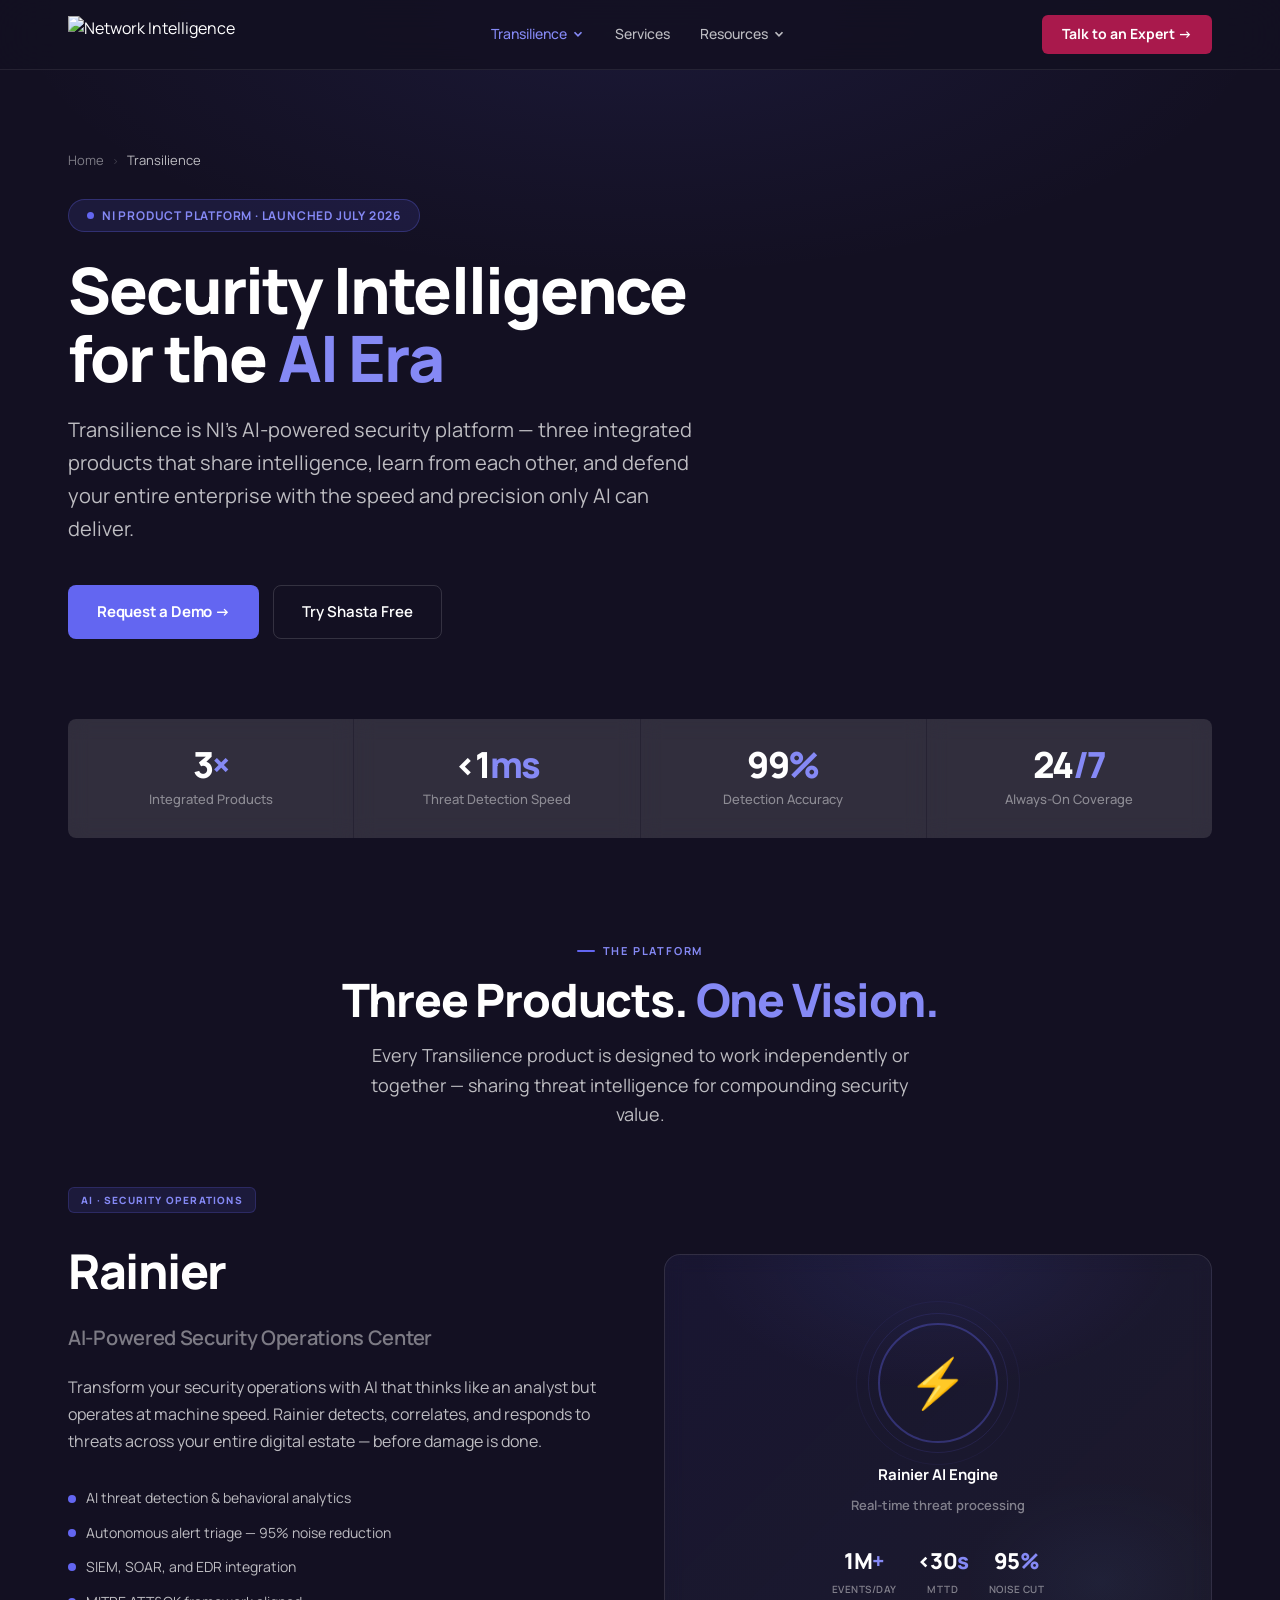
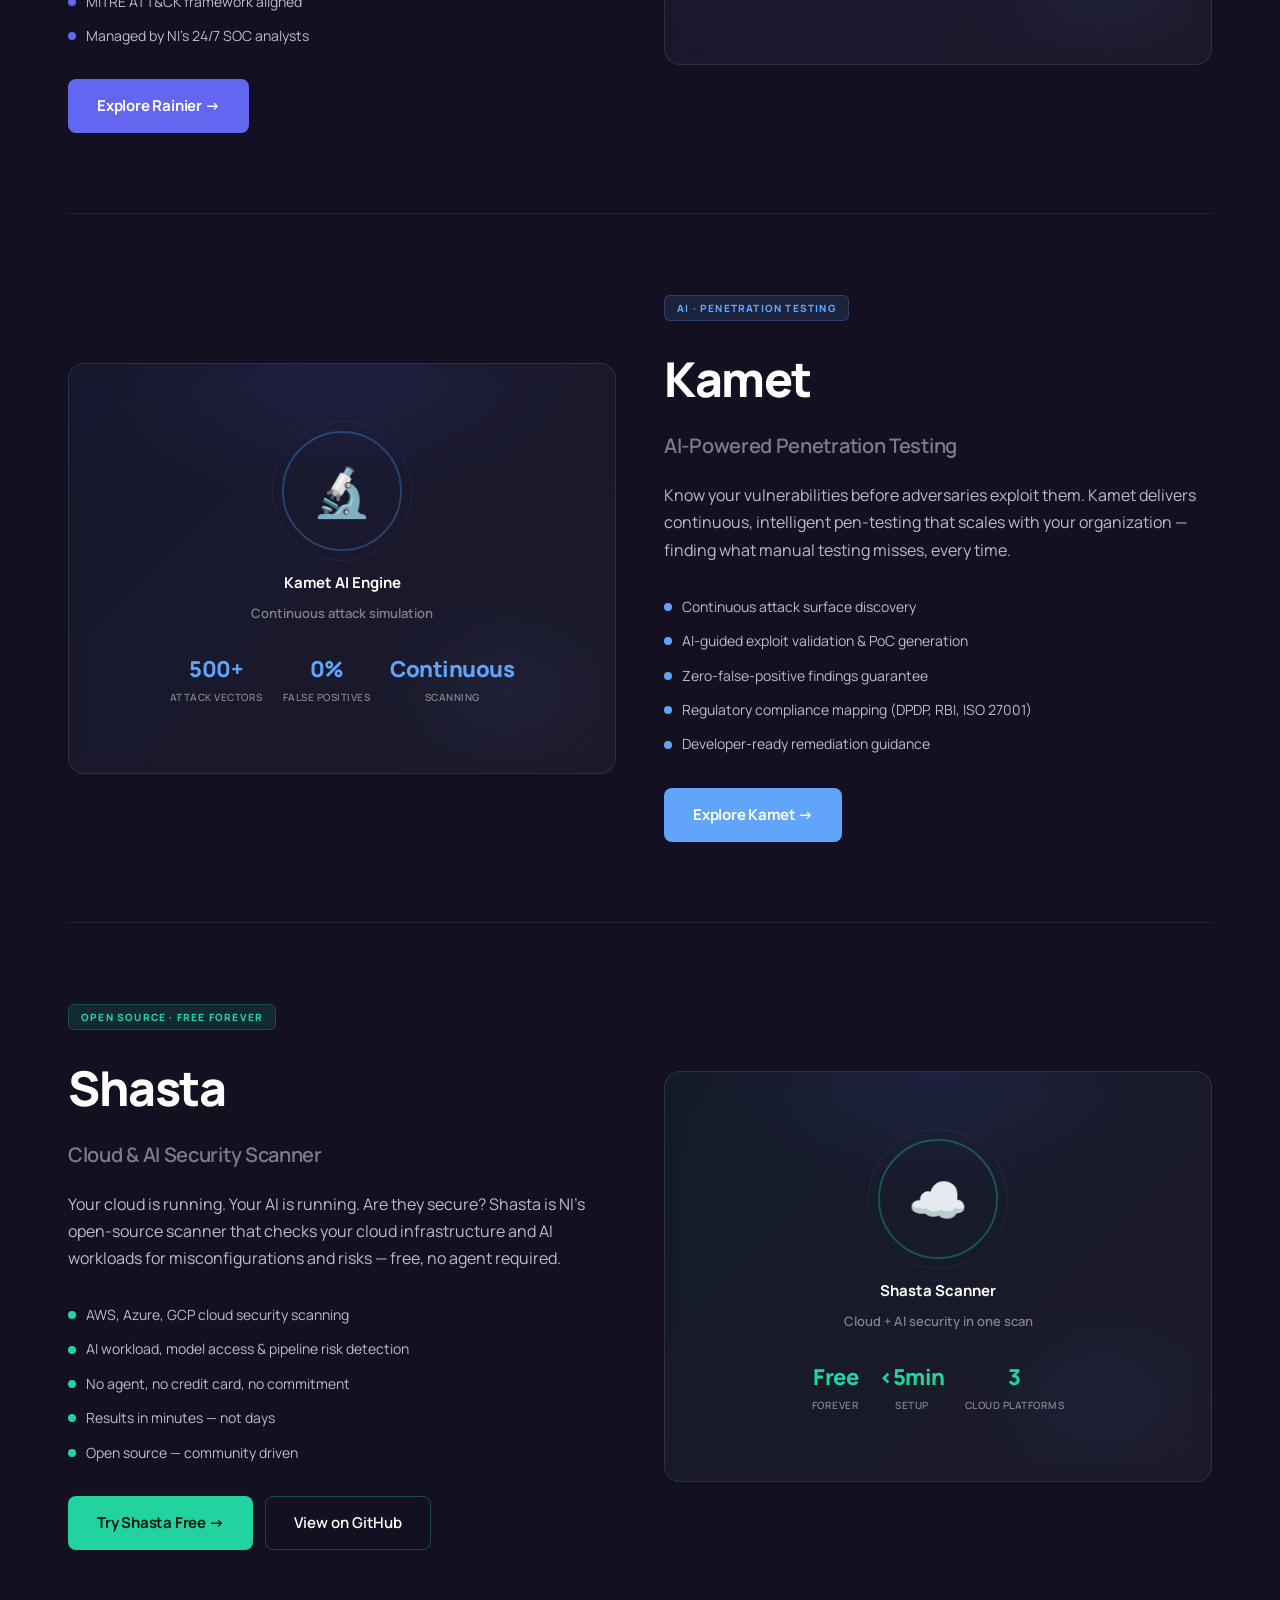
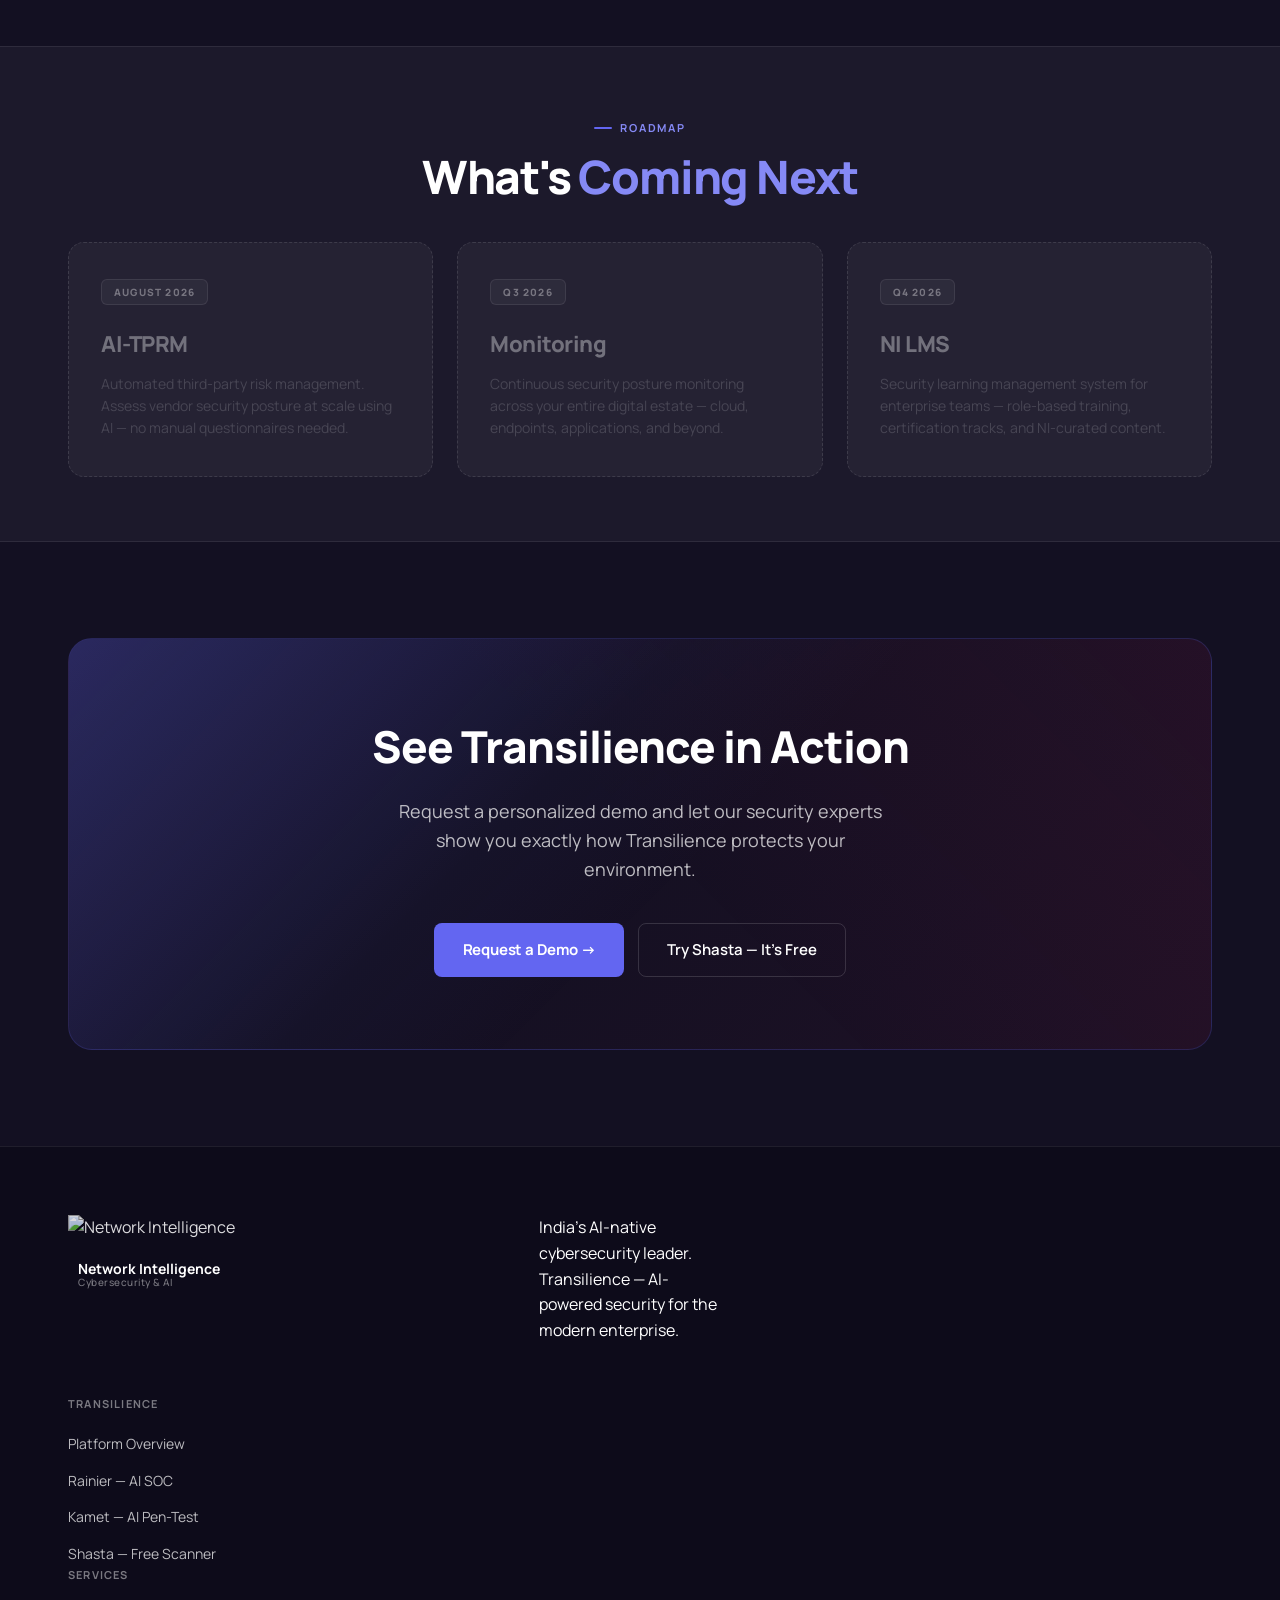
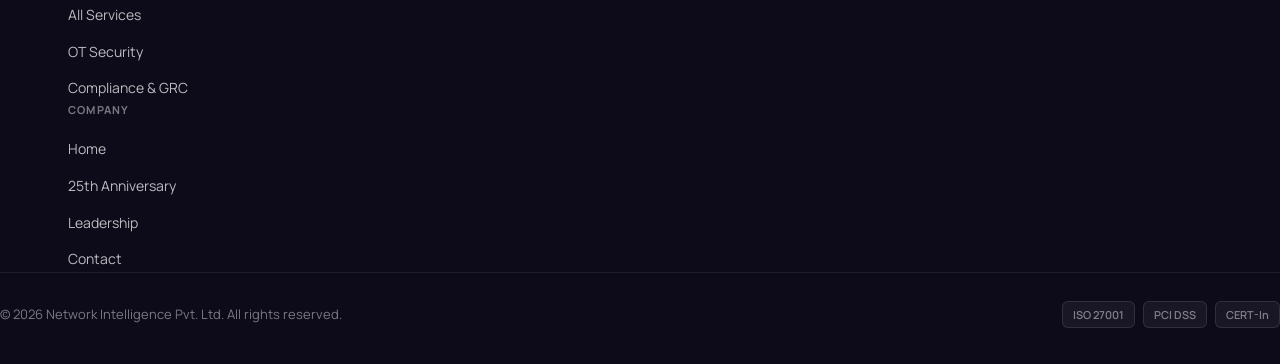
==== commit 08297079: "Add Resources dropdown to all pages Replaces plain Resources link on homepage and adds dropdown to a" ====
--- a/transilience/index.html
+++ b/transilience/index.html
@@ -43,6 +43,18 @@
         </div>
       </div>
       <a href="https://www.networkintelligence.ai/services/" style="padding:7px 14px; border-radius:7px; font-size:14px; font-weight:500; color:var(--text-sec);">Services</a>
+      <div class="nav-dropdown">
+        <div class="dropdown-toggle">
+          Resources
+          <svg viewBox="0 0 16 16" fill="none" stroke="currentColor" stroke-width="2"><path d="M4 6l4 4 4-4"/></svg>
+        </div>
+        <div class="dropdown-menu">
+          <a href="https://www.networkintelligence.ai/resources/blogs"><div class="dm-icon ci-blue">📝</div><div><strong>Blog</strong><br/><small>Cybersecurity insights &amp; analysis</small></div></a>
+          <a href="https://www.networkintelligence.ai/resource/case-studies/"><div class="dm-icon ci-orange">📂</div><div><strong>Case Studies</strong><br/><small>Security assessments &amp; compliance</small></div></a>
+          <a href="https://www.networkintelligence.ai/resources/whitepaper/"><div class="dm-icon ci-purple">📄</div><div><strong>Whitepapers</strong><br/><small>Technical &amp; strategic documents</small></div></a>
+          <a href="https://www.networkintelligence.ai/resources/newsletter"><div class="dm-icon ci-green">📧</div><div><strong>Newsletter</strong><br/><small>Security updates &amp; insights</small></div></a>
+        </div>
+      </div>
     </div>
     <div class="nav-right">
       <a href="https://www.networkintelligence.ai/contact/" class="nav-cta nav-cta-cta">Talk to an Expert →</a>
--- a/assets/css/main.css
+++ b/assets/css/main.css
@@ -183,14 +183,23 @@
 .dropdown-toggle svg { width: 14px; height: 14px; transition: transform 0.2s; }
 .nav-dropdown:hover .dropdown-toggle svg { transform: rotate(180deg); }
 .dropdown-menu {
-  display: none; position: absolute; top: calc(100% + 8px); left: 0;
+  display: none; position: absolute; top: 100%; left: 0;
+  padding-top: 8px; /* transparent hover bridge — keeps :hover alive across the gap */
+  min-width: 210px; z-index: 100;
+}
+/* Visual panel drawn via ::before so the padding stays transparent */
+.dropdown-menu::before {
+  content: ''; position: absolute;
+  top: 8px; left: 0; right: 0; bottom: 0;
   background: var(--surface-solid);
-  border: var(--glass-border);
-  border-radius: var(--r); padding: 8px; min-width: 210px;
-  box-shadow: 0 8px 40px rgba(0, 0, 0, 0.6); z-index: 100;
+  border: 1px solid rgba(255,255,255,0.10);
+  border-radius: var(--r);
+  box-shadow: 0 8px 40px rgba(0, 0, 0, 0.6);
+  z-index: 0;
 }
 .nav-dropdown:hover .dropdown-menu { display: block; }
 .dropdown-menu a {
+  position: relative; z-index: 1; /* above ::before panel */
   display: flex; align-items: center; gap: 10px;
   padding: 10px 12px; border-radius: var(--r-sm);
   font-size: 13px; color: var(--text-sec);
@@ -241,21 +250,31 @@
   display: none; position: fixed; top: var(--nav-h); left: 0; right: 0;
   background: var(--surface-solid);
   border-bottom: 1px solid var(--border2);
-  padding: 20px 28px 28px; z-index: 999;
+  padding: 16px 20px 28px;
+  z-index: 999;
+  max-height: calc(100vh - var(--nav-h));
+  overflow-y: auto;
+  -webkit-overflow-scrolling: touch;
+  width: 100%;
+  box-sizing: border-box;
 }
 .mobile-menu.open { display: block; }
 .mobile-menu a {
-  display: block; padding: 12px 0; font-size: 16px; font-weight: 500;
+  display: block; padding: 13px 0; font-size: 15px; font-weight: 500;
   color: var(--text-sec); border-bottom: 1px solid var(--border);
-  transition: color var(--t);
-}
+  transition: color var(--t); white-space: normal; word-break: break-word;
+}
+.mobile-menu a:last-of-type { border-bottom: none; }
 .mobile-menu a:hover { color: var(--primary-light); }
-.mobile-menu .btn-primary { margin-top: 20px; display: block; text-align: center; }
+.mobile-menu .btn-primary {
+  margin-top: 16px; display: block; text-align: center;
+  width: 100%; box-sizing: border-box;
+}
 
 /* ─── HERO ───────────────────────────────────────────────── */
 .hero {
   min-height: 100vh;
-  padding-top: calc(var(--nav-h) + 70px); padding-bottom: 90px;
+  padding-top: calc(var(--nav-h) + 40px); padding-bottom: 60px;
   display: flex; align-items: center;
   position: relative; overflow: hidden;
 }
@@ -284,7 +303,7 @@
   border: 1px solid rgba(99, 102, 241, 0.30);
   border-radius: 100px; padding: 6px 18px;
   font-size: 12px; font-weight: 700; color: var(--primary-light);
-  margin-bottom: 30px; text-transform: uppercase; letter-spacing: 0.8px;
+  margin-bottom: 20px; text-transform: uppercase; letter-spacing: 0.8px;
 }
 .hero-badge .dot {
   width: 7px; height: 7px; background: var(--primary); border-radius: 50%;
@@ -297,9 +316,9 @@
 
 /* Hero type */
 .hero h1 {
-  font-size: clamp(40px, 6.5vw, 76px);
+  font-size: clamp(36px, 5.5vw, 68px);
   font-weight: 900; line-height: 1.05;
-  letter-spacing: -2px; color: var(--text); margin-bottom: 24px;
+  letter-spacing: -2px; color: var(--text); margin-bottom: 18px;
 }
 .hero h1 .accent      { color: var(--primary-light); }
 .hero h1 .accent-pink { color: var(--cta-light); }
@@ -308,14 +327,14 @@
 
 .hero-sub {
   font-size: clamp(16px, 2vw, 20px); color: var(--text-sec);
-  line-height: 1.65; max-width: 580px; margin-bottom: 44px;
+  line-height: 1.65; max-width: 580px; margin-bottom: 28px;
 }
 .hero-actions { display: flex; gap: 14px; flex-wrap: wrap; align-items: center; }
 
 /* Hero stats */
 .hero-stats {
-  display: flex; gap: 44px; margin-top: 60px;
-  padding-top: 36px; border-top: 1px solid var(--border);
+  display: flex; gap: 36px; margin-top: 36px;
+  padding-top: 28px; border-top: 1px solid var(--border);
   flex-wrap: wrap;
 }
 .stat-num {
@@ -806,23 +825,46 @@
 @media (max-width: 768px) {
   :root { --sec-py: 64px; }
   .grid-2, .grid-3 { grid-template-columns: 1fr; }
-  .grid-4 { grid-template-columns: 1fr; }
+  .grid-4 { grid-template-columns: 1fr 1fr; }
   .hero h1 { letter-spacing: -1.5px; }
-  .hero-stats { gap: 28px; }
+  .hero-stats { gap: 28px; flex-wrap: wrap; }
   .stat-num { font-size: 30px; }
   .nav-links, .nav-cta { display: none; }
   .nav-dropdown { display: none; }
   .nav-toggle { display: flex; }
   .footer-grid { grid-template-columns: 1fr; gap: 32px; }
-  .cta-banner { padding: 44px 24px; }
-  .trust-inner { gap: 20px; }
+  .cta-banner { padding: 44px 20px; }
+  .cta-banner h2 { font-size: 26px; }
+  .cta-banner p { font-size: 16px; }
+  .trust-inner { gap: 16px; }
+  .trust-item { font-size: 11px; }
   .metrics-row { grid-template-columns: repeat(2, 1fr); }
   .page-hero { padding-top: calc(var(--nav-h) + 48px); padding-bottom: 56px; }
+  .feature-split { grid-template-columns: 1fr; gap: 40px; }
+  /* Prevent wide elements from causing horizontal scroll */
+  .visual-box { aspect-ratio: auto; min-height: 260px; }
+  table, pre { overflow-x: auto; display: block; max-width: 100%; }
+  /* Onboarding two-col grid */
+  div[style*="grid-template-columns:1fr 1fr"] { grid-template-columns: 1fr !important; }
 }
 
 @media (max-width: 480px) {
-  .container { padding: 0 18px; }
+  :root { --sec-py: 48px; }
+  .container { padding: 0 16px; }
+  .hero h1 { font-size: 34px; letter-spacing: -1px; }
+  .hero-badge { font-size: 10px; padding: 5px 14px; }
   .hero-actions { flex-direction: column; }
   .hero-actions a { width: 100%; justify-content: center; }
+  .hero-stats { gap: 20px; }
   .metrics-row { grid-template-columns: 1fr; }
-}
+  .grid-4 { grid-template-columns: 1fr; }
+  .partner-chip { font-size: 12px; padding: 7px 14px; }
+  .cert-badge { font-size: 11px; padding: 8px 12px; }
+  .product-card { padding: 24px 20px; }
+  .cta-banner { padding: 32px 16px; border-radius: 16px; }
+  .footer { padding: 48px 0 28px; }
+  .footer-bottom { flex-direction: column; text-align: center; gap: 12px; }
+  .sec-sub { font-size: 16px; }
+  .page-hero h1 { font-size: 30px; }
+  .page-hero p.lead { font-size: 15px; }
+}
